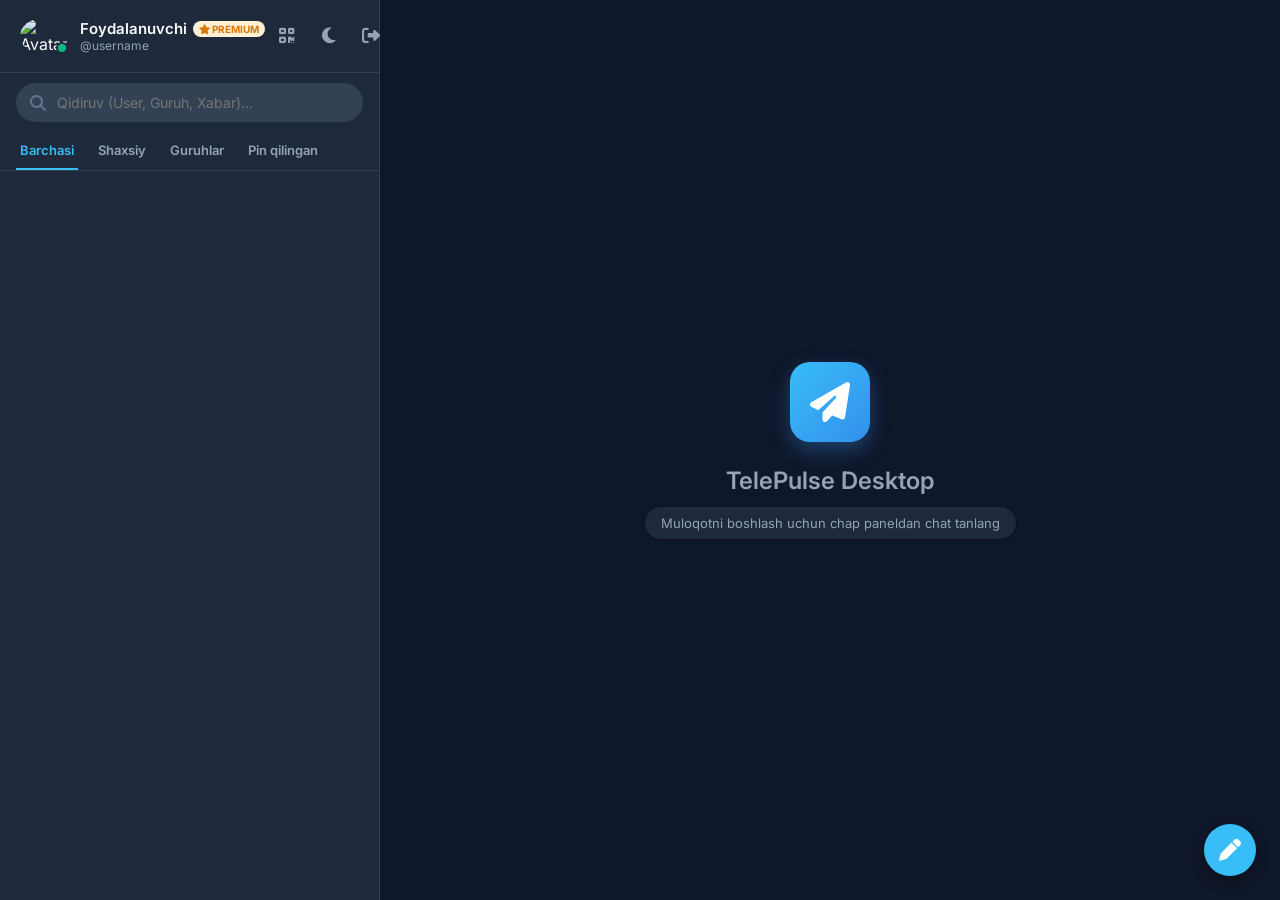
==== index.html @ c26c20ae "ismoil immm" ====
<!DOCTYPE html>
<html lang="uz" data-theme="dark">
<head>
  <meta charset="UTF-8">
  <meta name="viewport" content="width=device-width, initial-scale=1.0, maximum-scale=1.0, user-scalable=no, viewport-fit=cover">
  <meta name="theme-color" content="#0f172a">
  <meta name="mobile-web-app-capable" content="yes">
  <meta name="apple-mobile-web-app-capable" content="yes">
  <meta name="apple-mobile-web-app-status-bar-style" content="black-translucent">
  <title>TelePulse (Telepluce) Web - Real-time Chat</title>
  <meta name="description" content="TelePulse (Telepluce) Web - Real-time muloqot, xabarlar, ovozli xabarlar va guruh suhbatlari uchun zamonaviy platforma.">
  <meta name="keywords" content="telepluce, telepulse, tele pluce, tele pulse, telepulse web, telepluce chat, telegram web, messendjer, real-time chat">
  <meta name="author" content="TelePulse">
  <meta name="robots" content="index, follow">

  <!-- Open Graph / Social Media -->
  <meta property="og:type" content="website">
  <meta property="og:title" content="TelePulse (Telepluce) - Real-time Chat Web">
  <meta property="og:description" content="Zamonaviy Telegram uslubidagi xavfsiz va tezkor chat ilovasi.">
  <meta property="og:site_name" content="TelePulse">

  <!-- Twitter Card -->
  <meta name="twitter:card" content="summary">
  <meta name="twitter:title" content="TelePulse (Telepluce) - Real-time Chat Web">
  <meta name="twitter:description" content="Zamonaviy Telegram uslubidagi xavfsiz va tezkor chat ilovasi.">

  <link rel="stylesheet" href="css/style.css">
  <link rel="stylesheet" href="https://cdnjs.cloudflare.com/ajax/libs/font-awesome/6.4.0/css/all.min.css">
  <link rel="preconnect" href="https://fonts.googleapis.com">
  <link rel="preconnect" href="https://fonts.gstatic.com" crossorigin>
  <link href="https://fonts.googleapis.com/css2?family=Inter:wght@400;500;600;700&display=swap" rel="stylesheet">
</head>
<body>

  <div class="app-container">

    <!-- LEFT SIDEBAR -->
    <aside class="sidebar" id="sidebar">
      <div class="sidebar-header">
        <div class="user-profile-summary" id="current-user-profile-btn" title="Profil sozlamalari">
          <div class="avatar-wrapper">
            <img id="my-avatar" class="user-avatar" src="https://api.dicebear.com/7.x/bottts/svg?seed=Me" alt="Avatar">
            <div class="online-indicator"></div>
          </div>
          <div class="user-details">
            <div class="user-name">
              <span id="my-display-name">Foydalanuvchi</span>
              <span class="premium-badge"><i class="fa-solid fa-star"></i> PREMIUM</span>
            </div>
            <div class="user-username" id="my-username">@username</div>
          </div>
        </div>

        <div class="header-actions">
          <button class="icon-btn" id="share-app-btn" title="Ulashish va QR Kod">
            <i class="fa-solid fa-qrcode"></i>
          </button>
          <button class="icon-btn" id="theme-toggle-btn" title="Mavzuni almashtirish (Mavzu)">
            <i class="fa-solid fa-moon"></i>
          </button>
          <button class="icon-btn" id="logout-btn" title="Tizimdan chiqish">
            <i class="fa-solid fa-right-from-bracket"></i>
          </button>
        </div>
      </div>

      <!-- SEARCH BOX -->
      <div class="search-box">
        <i class="fa-solid fa-magnifying-glass search-icon"></i>
        <input type="text" id="global-search-input" class="search-input" placeholder="Qidiruv (User, Guruh, Xabar)...">
      </div>

      <!-- FILTER TABS -->
      <div class="chat-filter-tabs">
        <div class="filter-tab active" data-tab="all">Barchasi</div>
        <div class="filter-tab" data-tab="private">Shaxsiy</div>
        <div class="filter-tab" data-tab="groups">Guruhlar</div>
        <div class="filter-tab" data-tab="pinned">Pin qilingan</div>
      </div>

      <!-- CHAT LIST -->
      <div class="chat-list" id="chat-list-container">
        <!-- Chats will be rendered here dynamically via JS -->
      </div>

      <!-- FLOATING ACTION BUTTON -->
      <button class="fab" id="fab-new-chat" title="Yangi Chat / Guruh">
        <i class="fa-solid fa-pen"></i>
      </button>
    </aside>

    <!-- MAIN CHAT AREA -->
    <main class="chat-area" id="chat-area">
      <!-- NO CHAT SELECTED VIEW -->
      <div class="no-chat-selected" id="no-chat-view">
        <div class="auth-logo" style="width: 80px; height: 80px; font-size: 40px;">
          <i class="fa-solid fa-paper-plane"></i>
        </div>
        <h2 style="font-weight: 600;">TelePulse Desktop</h2>
        <div class="no-chat-pill">Muloqotni boshlash uchun chap paneldan chat tanlang</div>
      </div>

      <!-- ACTIVE CHAT VIEW (Initially Hidden) -->
      <div id="active-chat-container" style="display: none; height: 100%; flex-direction: column; width: 100%;">
        
        <!-- CHAT HEADER -->
        <header class="chat-header">
          <div class="chat-header-info" id="chat-header-info">
            <button class="icon-btn btn-back" id="btn-mobile-back" title="Orqaga qaytish">
              <i class="fa-solid fa-arrow-left"></i>
            </button>
            <div class="avatar-wrapper">
              <img id="chat-header-avatar" class="user-avatar" src="" alt="Chat Avatar">
              <div id="chat-header-online-dot" class="online-indicator" style="display: none;"></div>
            </div>
            <div>
              <div class="chat-title" id="chat-header-title">Chat Title</div>
              <div class="chat-subtitle" id="chat-header-subtitle">online</div>
            </div>
          </div>

          <div class="header-actions">
            <button class="icon-btn" id="btn-close-chat" title="Chatni yopish">
              <i class="fa-solid fa-xmark"></i>
            </button>
            <button class="icon-btn" id="btn-chat-info-drawer" title="Ma'lumotlar">
              <i class="fa-solid fa-circle-info"></i>
            </button>
          </div>
        </header>

        <!-- MESSAGES CONTAINER -->
        <div class="messages-container" id="messages-container">
          <!-- Messages will be rendered here dynamically -->
        </div>

        <!-- SCROLL TO BOTTOM BUTTON -->
        <button class="btn-scroll-bottom" id="btn-scroll-bottom" title="Pastga tushish">
          <i class="fa-solid fa-chevron-down"></i>
        </button>

        <!-- TYPING INDICATOR -->
        <div class="typing-indicator-bar" id="typing-indicator" style="display: none;">
          <span class="dot-pulse"></span>
          <span id="typing-text">yozmoqda...</span>
        </div>

        <!-- REPLY / EDIT PREVIEW BAR -->
        <div class="reply-preview-bar" id="reply-preview-bar" style="display: none;">
          <div class="reply-preview-info">
            <div class="reply-preview-title" id="reply-preview-title">Javob berilmoqda</div>
            <div class="reply-preview-text" id="reply-preview-text">Xabar matni</div>
          </div>
          <button class="icon-btn" id="btn-cancel-reply" style="width: 28px; height: 28px;">
            <i class="fa-solid fa-xmark"></i>
          </button>
        </div>

        <!-- VOICE RECORDER BAR (Active while recording audio) -->
        <div class="voice-recorder-bar" id="voice-recorder-bar" style="display: none;">
          <div class="recording-time">
            <span class="recording-dot"></span>
            <span id="recording-timer">00:00</span>
          </div>
          <div style="display: flex; gap: 10px;">
            <button class="btn-secondary" id="btn-cancel-voice" style="padding: 6px 12px; font-size: 13px;">
              <i class="fa-solid fa-trash"></i> Bekor qilish
            </button>
            <button class="btn-primary" id="btn-send-voice" style="padding: 6px 14px; font-size: 13px;">
              <i class="fa-solid fa-paper-plane"></i> Yuborish
            </button>
          </div>
        </div>

        <!-- UPLOAD PROGRESS BAR -->
        <div class="progress-bar-container" id="upload-progress-container">
          <div class="progress-bar-fill" id="upload-progress-fill"></div>
        </div>

        <!-- CHAT INPUT AREA -->
        <footer class="chat-input-area" id="chat-input-area">
          
          <!-- Attachment Button -->
          <button class="icon-btn" id="btn-attachment" title="Fayl yuborish">
            <i class="fa-solid fa-paperclip"></i>
          </button>

          <!-- Attachment Popover -->
          <div class="popover-menu" id="attachment-popover">
            <div class="attachment-options">
              <label class="attachment-option">
                <i class="fa-solid fa-image" style="color: #38bdf8;"></i> Rasm yuborish
                <input type="file" id="file-input-image" accept="image/*" style="display: none;">
              </label>
              <label class="attachment-option">
                <i class="fa-solid fa-video" style="color: #a855f7;"></i> Video yuborish
                <input type="file" id="file-input-video" accept="video/*" style="display: none;">
              </label>
              <label class="attachment-option">
                <i class="fa-solid fa-file" style="color: #10b981;"></i> Hujjat yuborish
                <input type="file" id="file-input-doc" accept="*" style="display: none;">
              </label>
            </div>
          </div>

          <!-- Text Input -->
          <textarea id="message-text-input" class="chat-input" placeholder="Xabar yozing..." rows="1"></textarea>

          <!-- Emoji Picker Button -->
          <button class="icon-btn" id="btn-emoji-picker" title="Emoji">
            <i class="fa-regular fa-face-smile"></i>
          </button>

          <!-- Emoji Popover -->
          <div class="popover-menu emoji-picker-popover" id="emoji-popover">
            <div class="emoji-picker-header">
              <input type="text" id="emoji-search-input" class="emoji-search-input" placeholder="Emoji qidirish...">
              <div class="emoji-category-tabs" id="emoji-category-tabs">
                <button class="emoji-tab-btn active" data-category="smileys" title="Tabassumlar">😀</button>
                <button class="emoji-tab-btn" data-category="gestures" title="Qo'llar & Odamlar">👍</button>
                <button class="emoji-tab-btn" data-category="hearts" title="Yuraklar">❤️</button>
                <button class="emoji-tab-btn" data-category="animals" title="Hayvonlar">🐶</button>
                <button class="emoji-tab-btn" data-category="food" title="Taomlar">🍕</button>
                <button class="emoji-tab-btn" data-category="activities" title="Sport">⚽</button>
                <button class="emoji-tab-btn" data-category="travel" title="Sayohat">✈️</button>
                <button class="emoji-tab-btn" data-category="objects" title="Buyumlar">💡</button>
              </div>
            </div>
            <div class="emoji-grid-container" id="emoji-grid-container">
              <div class="emoji-grid" id="emoji-grid">
                <!-- Emojis populated dynamically -->
              </div>
            </div>
          </div>

          <!-- Input Action Buttons (Telegram Style) -->
          <div class="input-actions-group">
            <!-- Round Video ("Krujochek") Button -->
            <button class="icon-btn btn-round-cam" id="btn-round-video" title="Dumaloq video (Krujochek)">
              <i class="fa-solid fa-circle-play"></i>
            </button>
            <!-- Voice Message Button -->
            <button class="icon-btn btn-mic-action" id="btn-mic" title="Ovozli xabar">
              <i class="fa-solid fa-microphone"></i>
            </button>
            <!-- Send Message Button -->
            <button class="icon-btn btn-send-action" id="btn-send-message" title="Yuborish" style="display: none;">
              <i class="fa-solid fa-paper-plane"></i>
            </button>
          </div>

        </footer>
      </div>
    </main>

    <!-- RIGHT DRAWER (USER / GROUP INFO) -->
    <aside class="drawer" id="info-drawer">
      <div class="drawer-header">
        <div class="drawer-title">Ma'lumotlar</div>
        <button class="icon-btn" id="btn-close-drawer">
          <i class="fa-solid fa-xmark"></i>
        </button>
      </div>
      <div class="drawer-content" id="drawer-content-body">
        <!-- Info populated dynamically -->
      </div>
    </aside>

  </div>

  <!-- CONTEXT MENU FOR MESSAGES -->
  <div class="context-menu" id="message-context-menu">
    <div class="quick-reactions">
      <span class="emoji-item" data-reaction="👍">👍</span>
      <span class="emoji-item" data-reaction="❤️">❤️</span>
      <span class="emoji-item" data-reaction="😂">😂</span>
      <span class="emoji-item" data-reaction="🔥">🔥</span>
      <span class="emoji-item" data-reaction="😮">😮</span>
      <span class="emoji-item" data-reaction="😢">😢</span>
      <span class="emoji-item" data-reaction="🎉">🎉</span>
    </div>
    <div class="context-menu-item" id="ctx-reply"><i class="fa-solid fa-reply"></i> Javob berish</div>
    <div class="context-menu-item" id="ctx-copy"><i class="fa-solid fa-copy"></i> Nusxalash</div>
    <div class="context-menu-item" id="ctx-forward"><i class="fa-solid fa-share"></i> Yo'naltirish (Forward)</div>
    <div class="context-menu-item" id="ctx-edit" style="display: none;"><i class="fa-solid fa-pen"></i> Tahrirlash</div>
    <div class="context-menu-item danger" id="ctx-delete-for-me"><i class="fa-solid fa-trash"></i> O'zimdan o'chirish</div>
    <div class="context-menu-item danger" id="ctx-delete-for-everyone" style="display: none;"><i class="fa-solid fa-trash-can"></i> Hamma uchun o'chirish</div>
  </div>

  <!-- MODALS -->

  <!-- 1. NEW CHAT / USER SEARCH MODAL -->
  <div class="modal-overlay" id="modal-new-chat">
    <div class="modal-card">
      <div class="modal-header">
        <div class="modal-title">Yangi Chat Boshlash</div>
        <button class="icon-btn modal-close" data-modal="modal-new-chat"><i class="fa-solid fa-xmark"></i></button>
      </div>
      <div class="modal-body">
        <div class="form-group">
          <label class="form-label">Username bo'yicha qidiruv</label>
          <div style="position: relative;">
            <span style="position: absolute; left: 14px; top: 12px; color: var(--text-muted);">@</span>
            <input type="text" id="search-username-input" class="form-input" style="padding-left: 30px;" placeholder="username kiritib qidiriring...">
          </div>
        </div>
        <div class="user-select-list" id="search-users-result">
          <!-- Results -->
        </div>
      </div>
      <div class="modal-footer">
        <button class="btn-secondary modal-close" data-modal="modal-new-chat">Yopish</button>
        <button class="btn-primary" id="btn-create-group-instead"><i class="fa-solid fa-users"></i> Yangi Guruh Yaratish</button>
      </div>
    </div>
  </div>

  <!-- 2. NEW GROUP MODAL -->
  <div class="modal-overlay" id="modal-new-group">
    <div class="modal-card">
      <div class="modal-header">
        <div class="modal-title">Yangi Guruh Yaratish</div>
        <button class="icon-btn modal-close" data-modal="modal-new-group"><i class="fa-solid fa-xmark"></i></button>
      </div>
      <div class="modal-body">
        <div class="avatar-picker">
          <img id="group-avatar-preview" class="avatar-preview" src="https://api.dicebear.com/7.x/identicon/svg?seed=Group" alt="Group Avatar">
          <label for="group-avatar-input" class="avatar-upload-btn"><i class="fa-solid fa-camera"></i> Guruh rasmi</label>
          <input type="file" id="group-avatar-input" accept="image/*" style="display: none;">
        </div>
        <div class="form-group">
          <label class="form-label">Guruh Nomi</label>
          <input type="text" id="group-name-input" class="form-input" placeholder="Masalan: Dasturchilar Hamjamiyati" required>
        </div>
        <div class="form-group">
          <label class="form-label">Tavsif (Description)</label>
          <input type="text" id="group-desc-input" class="form-input" placeholder="Guruh maqsadi...">
        </div>
        <div class="form-group">
          <label class="form-label">A'zolarni Tanlang</label>
          <div class="user-select-list" id="group-members-select-list">
            <!-- Members list loaded via JS -->
          </div>
        </div>
      </div>
      <div class="modal-footer">
        <button class="btn-secondary modal-close" data-modal="modal-new-group">Bekor qilish</button>
        <button class="btn-primary" id="btn-submit-create-group"><i class="fa-solid fa-check"></i> Guruhni Yaratish</button>
      </div>
    </div>
  </div>

  <!-- 3. EDIT PROFILE MODAL -->
  <div class="modal-overlay" id="modal-edit-profile">
    <div class="modal-card">
      <div class="modal-header">
        <div class="modal-title">Profilni Tahrirlash</div>
        <button class="icon-btn modal-close" data-modal="modal-edit-profile"><i class="fa-solid fa-xmark"></i></button>
      </div>
      <div class="modal-body">
        <div class="avatar-picker">
          <img id="edit-profile-avatar-preview" class="avatar-preview" src="" alt="Profile Avatar">
          <label for="edit-profile-avatar-input" class="avatar-upload-btn"><i class="fa-solid fa-camera"></i> Yangi rasm yuklash</label>
          <input type="file" id="edit-profile-avatar-input" accept="image/*" style="display: none;">
        </div>
        <div class="form-group">
          <label class="form-label">Ism va Familiya</label>
          <input type="text" id="edit-display-name-input" class="form-input" required>
        </div>
        <div class="form-group">
          <label class="form-label">Bio</label>
          <input type="text" id="edit-bio-input" class="form-input">
        </div>
      </div>
      <div class="modal-footer">
        <button class="btn-secondary modal-close" data-modal="modal-edit-profile">Bekor qilish</button>
        <button class="btn-primary" id="btn-save-profile"><i class="fa-solid fa-floppy-disk"></i> Saqlash</button>
      </div>
    </div>
  </div>

  <!-- 4. FORWARD MESSAGE MODAL -->
  <div class="modal-overlay" id="modal-forward">
    <div class="modal-card">
      <div class="modal-header">
        <div class="modal-title">Xabarni Yo'naltirish</div>
        <button class="icon-btn modal-close" data-modal="modal-forward"><i class="fa-solid fa-xmark"></i></button>
      </div>
      <div class="modal-body">
        <div class="user-select-list" id="forward-chats-list">
          <!-- Chat list loaded via JS -->
        </div>
      </div>
    </div>
  </div>

  <!-- 5. LIGHTBOX MEDIA VIEWER MODAL (IMAGE & VIDEO) -->
  <div class="modal-overlay" id="modal-lightbox">
    <div style="position: relative; max-width: 90vw; max-height: 90vh; display: flex; flex-direction: column; align-items: center;">
      <div style="position: absolute; top: -45px; right: 0; display: flex; gap: 12px;">
        <a id="lightbox-download-btn" href="#" download class="icon-btn" style="color: #fff; font-size: 20px;" title="Yuklab olish">
          <i class="fa-solid fa-download"></i>
        </a>
        <button class="icon-btn modal-close" data-modal="modal-lightbox" style="color: #fff; font-size: 22px;">
          <i class="fa-solid fa-xmark"></i>
        </button>
      </div>
      <img id="lightbox-image" src="" alt="Full view" style="max-width: 90vw; max-height: 85vh; border-radius: 12px; object-fit: contain; display: none;">
      <video id="lightbox-video" src="" controls autoplay playsinline style="max-width: 90vw; max-height: 85vh; border-radius: 12px; display: none;"></video>
    </div>
  </div>

  <!-- 5.1 TELEGRAM ROUND VIDEO RECORDER ("KRUJOCHEK") -->
  <div class="round-video-modal" id="round-video-modal" style="display: none;">
    <div class="round-video-backdrop"></div>
    <div class="round-video-container">
      <div class="round-video-header">
        <span class="round-recording-dot"></span>
        <span id="round-video-timer">00:00</span>
        <span class="round-video-badge">DUMALOQ VIDEO</span>
      </div>
      <div class="round-video-circle-wrapper">
        <video id="round-video-camera-preview" autoplay playsinline muted></video>
        <svg class="round-video-svg-ring" viewBox="0 0 100 100">
          <circle class="round-ring-bg" cx="50" cy="50" r="46"></circle>
          <circle class="round-ring-progress" id="round-ring-progress" cx="50" cy="50" r="46"></circle>
        </svg>
      </div>
      <div class="round-video-actions">
        <button class="round-action-btn cancel" id="btn-cancel-round-video" title="Bekor qilish">
          <i class="fa-solid fa-trash"></i>
        </button>
        <button class="round-action-btn switch-cam" id="btn-switch-camera" title="Kamerani almashtirish">
          <i class="fa-solid fa-camera-rotate"></i>
        </button>
        <button class="round-action-btn send" id="btn-send-round-video" title="Yuborish">
          <i class="fa-solid fa-paper-plane"></i>
        </button>
      </div>
    </div>
  </div>

  <!-- 6. SHARE APP & QR CODE MODAL -->
  <div class="modal-overlay" id="modal-share-app">
    <div class="modal-card">
      <div class="modal-header">
        <div class="modal-title"><i class="fa-solid fa-qrcode" style="color:var(--accent-color);"></i> Ilovaga Ulashish (QR Kod)</div>
        <button class="icon-btn modal-close" data-modal="modal-share-app"><i class="fa-solid fa-xmark"></i></button>
      </div>
      <div class="modal-body" style="text-align: center;">
        <p style="font-size: 13px; color: var(--text-secondary); margin-bottom: 16px;">
          Bir xil Wi-Fi (Lokal tarmoq) dagi telefondan yoki boshqa kompyuterlardan kirish uchun quyidagi QR kodni skanerlang:
        </p>

        <div style="background: #ffffff; padding: 16px; border-radius: 16px; display: inline-block; box-shadow: var(--shadow-md); margin-bottom: 16px;">
          <img id="qr-code-img" src="" alt="QR Code" style="width: 200px; height: 200px; display: block;">
        </div>

        <div class="form-group" style="margin-top: 10px; text-align: left;">
          <label class="form-label">Ssilka (Lokal Tarmoq Manzili):</label>
          <div style="display: flex; gap: 8px;">
            <input type="text" id="share-url-input" class="form-input" readonly style="font-size: 13px; font-family: monospace;">
            <button class="btn-primary" id="btn-copy-share-url" style="width: auto; padding: 0 16px; white-space: nowrap;">
              <i class="fa-solid fa-copy"></i> Nusxalash
            </button>
          </div>
        </div>
      </div>
      <div class="modal-footer">
        <button class="btn-secondary modal-close" data-modal="modal-share-app">Yopish</button>
      </div>
    </div>
  </div>

  <!-- TOAST NOTIFICATION CONTAINER -->
  <div id="toast-container" class="toast-container"></div>

  <!-- SCRIPTS -->
  <script type="module" src="js/firebase.js"></script>
  <script type="module" src="js/auth.js"></script>
  <script type="module" src="js/profile.js"></script>
  <script type="module" src="js/chat.js"></script>
  <script type="module" src="js/group.js"></script>
  <script type="module" src="js/app.js"></script>
</body>
</html>
---- css/style.css ----
/* TelePulse - Telegram Style Design System & Responsive Styles */

:root {
  /* Light Theme Palette */
  --bg-main: #f0f2f5;
  --bg-sidebar: #ffffff;
  --bg-chat-header: #ffffff;
  --bg-chat-area: #e6ebee;
  --bg-input: #ffffff;
  --bg-card: #ffffff;
  --bg-hover: #f1f5f9;
  --bg-active: #e2e8f0;
  --bg-modal-overlay: rgba(15, 23, 42, 0.55);
  
  --text-primary: #0f172a;
  --text-secondary: #64748b;
  --text-muted: #94a3b8;
  --text-inverse: #ffffff;
  
  --accent-color: #3390ec;
  --accent-hover: #227dd3;
  --accent-light: #e8f3ff;
  
  --bubble-out: #eeffde;
  --bubble-out-text: #0f172a;
  --bubble-in: #ffffff;
  --bubble-in-text: #0f172a;
  
  --border-color: #e2e8f0;
  --shadow-sm: 0 1px 2px rgba(0, 0, 0, 0.05);
  --shadow-md: 0 4px 12px rgba(0, 0, 0, 0.08);
  --shadow-lg: 0 10px 25px rgba(0, 0, 0, 0.12);
  
  --premium-gold: linear-gradient(135deg, #f6d365 0%, #fda085 100%);
  --premium-badge-bg: #fff0d6;
  --premium-badge-text: #d97706;
  
  --online-color: #10b981;
  --danger-color: #ef4444;
  --warning-color: #f59e0b;
  --success-color: #10b981;
  
  --radius-sm: 8px;
  --radius-md: 12px;
  --radius-lg: 18px;
  --radius-full: 9999px;

  --font-family: 'Inter', system-ui, -apple-system, BlinkMacSystemFont, "Segoe UI", Roboto, sans-serif;
  --transition: all 0.2s cubic-bezier(0.4, 0, 0.2, 1);
}

[data-theme="dark"] {
  /* Dark Theme Palette (Telegram Dark Mode) */
  --bg-main: #0f172a;
  --bg-sidebar: #1e293b;
  --bg-chat-header: #1e293b;
  --bg-chat-area: #0f172a;
  --bg-input: #1e293b;
  --bg-card: #1e293b;
  --bg-hover: #334155;
  --bg-active: #475569;
  --bg-modal-overlay: rgba(0, 0, 0, 0.75);
  
  --text-primary: #f8fafc;
  --text-secondary: #94a3b8;
  --text-muted: #64748b;
  --text-inverse: #ffffff;
  
  --accent-color: #38bdf8;
  --accent-hover: #0284c7;
  --accent-light: rgba(56, 189, 248, 0.15);
  
  --bubble-out: #2b5278;
  --bubble-out-text: #f8fafc;
  --bubble-in: #1e293b;
  --bubble-in-text: #f8fafc;
  
  --border-color: #334155;
  --shadow-sm: 0 1px 3px rgba(0, 0, 0, 0.3);
  --shadow-md: 0 4px 14px rgba(0, 0, 0, 0.4);
  --shadow-lg: 0 12px 30px rgba(0, 0, 0, 0.5);
}

/* Reset & Base Styles */
* {
  box-sizing: border-box;
  margin: 0;
  padding: 0;
  font-family: var(--font-family);
  -webkit-tap-highlight-color: transparent;
}

body {
  background-color: var(--bg-main);
  color: var(--text-primary);
  height: 100vh;
  overflow: hidden;
  display: flex;
  justify-content: center;
  align-items: center;
}

/* App Layout */
.app-container {
  width: 100%;
  height: 100vh;
  display: flex;
  background-color: var(--bg-sidebar);
  position: relative;
  overflow: hidden;
}

/* Auth Screens */
.auth-page {
  width: 100vw;
  height: 100vh;
  display: flex;
  justify-content: center;
  align-items: center;
  background: linear-gradient(135deg, #0f172a 0%, #1e293b 50%, #0369a1 100%);
  padding: 20px;
}

.auth-card {
  width: 100%;
  max-width: 440px;
  background: var(--bg-card);
  padding: 32px;
  border-radius: var(--radius-lg);
  box-shadow: var(--shadow-lg);
  border: 1px solid var(--border-color);
  animation: fadeIn 0.3s ease-out;
}

.auth-header {
  text-align: center;
  margin-bottom: 28px;
}

.auth-logo {
  display: inline-flex;
  align-items: center;
  justify-content: center;
  width: 64px;
  height: 64px;
  background: linear-gradient(135deg, #38bdf8 0%, #3390ec 100%);
  color: #fff;
  font-size: 32px;
  border-radius: 20px;
  margin-bottom: 12px;
  box-shadow: 0 8px 20px rgba(51, 144, 236, 0.35);
}

.auth-title {
  font-size: 24px;
  font-weight: 700;
  color: var(--text-primary);
}

.auth-subtitle {
  font-size: 14px;
  color: var(--text-secondary);
  margin-top: 4px;
}

.form-group {
  margin-bottom: 18px;
}

.form-label {
  display: block;
  font-size: 13px;
  font-weight: 600;
  color: var(--text-secondary);
  margin-bottom: 6px;
}

.form-input {
  width: 100%;
  padding: 12px 16px;
  background: var(--bg-hover);
  border: 1px solid var(--border-color);
  border-radius: var(--radius-sm);
  color: var(--text-primary);
  font-size: 14px;
  outline: none;
  transition: var(--transition);
}

.form-input:focus {
  border-color: var(--accent-color);
  background: var(--bg-sidebar);
  box-shadow: 0 0 0 3px var(--accent-light);
}

.btn-primary {
  width: 100%;
  padding: 12px 20px;
  background: var(--accent-color);
  color: #ffffff;
  border: none;
  border-radius: var(--radius-sm);
  font-weight: 600;
  font-size: 15px;
  cursor: pointer;
  transition: var(--transition);
  display: flex;
  align-items: center;
  justify-content: center;
  gap: 8px;
}

.btn-primary:hover {
  background: var(--accent-hover);
  box-shadow: 0 4px 12px rgba(51, 144, 236, 0.3);
}

.auth-footer {
  margin-top: 20px;
  text-align: center;
  font-size: 14px;
  color: var(--text-secondary);
}

.auth-footer a {
  color: var(--accent-color);
  text-decoration: none;
  font-weight: 600;
}

/* Avatar Upload Preview */
.avatar-picker {
  display: flex;
  flex-direction: column;
  align-items: center;
  margin-bottom: 20px;
}

.avatar-preview {
  width: 90px;
  height: 90px;
  border-radius: 50%;
  object-fit: cover;
  border: 3px solid var(--accent-color);
  background-color: var(--bg-hover);
  cursor: pointer;
}

.avatar-upload-btn {
  margin-top: 8px;
  font-size: 13px;
  color: var(--accent-color);
  cursor: pointer;
  font-weight: 600;
}

/* Sidebar Styles */
.sidebar {
  width: 380px;
  height: 100%;
  border-right: 1px solid var(--border-color);
  display: flex;
  flex-direction: column;
  background: var(--bg-sidebar);
  transition: transform 0.3s cubic-bezier(0.4, 0, 0.2, 1);
  z-index: 10;
  flex-shrink: 0;
}

.sidebar-header {
  padding: 14px 16px;
  display: flex;
  align-items: center;
  justify-content: space-between;
  border-bottom: 1px solid var(--border-color);
}

.user-profile-summary {
  display: flex;
  align-items: center;
  gap: 12px;
  cursor: pointer;
  padding: 4px;
  border-radius: var(--radius-sm);
  transition: var(--transition);
}

.user-profile-summary:hover {
  background: var(--bg-hover);
}

.user-avatar {
  width: 42px;
  height: 42px;
  border-radius: 50%;
  object-fit: cover;
  position: relative;
}

.avatar-wrapper {
  position: relative;
  display: inline-block;
}

.online-indicator {
  width: 12px;
  height: 12px;
  background-color: var(--online-color);
  border: 2px solid var(--bg-sidebar);
  border-radius: 50%;
  position: absolute;
  bottom: 0;
  right: 0;
}

.user-details {
  display: flex;
  flex-direction: column;
}

.user-name {
  font-weight: 600;
  font-size: 15px;
  color: var(--text-primary);
  display: flex;
  align-items: center;
  gap: 6px;
}

.premium-badge {
  background: var(--premium-badge-bg);
  color: var(--premium-badge-text);
  font-size: 10px;
  font-weight: 700;
  padding: 2px 6px;
  border-radius: var(--radius-full);
  display: inline-flex;
  align-items: center;
  gap: 2px;
}

.user-username {
  font-size: 12px;
  color: var(--text-secondary);
}

.header-actions {
  display: flex;
  align-items: center;
  gap: 6px;
}

.icon-btn {
  width: 36px;
  height: 36px;
  border-radius: 50%;
  border: none;
  background: transparent;
  color: var(--text-secondary);
  display: flex;
  align-items: center;
  justify-content: center;
  cursor: pointer;
  font-size: 18px;
  transition: var(--transition);
}

.icon-btn:hover {
  background: var(--bg-hover);
  color: var(--text-primary);
}

.search-box {
  padding: 10px 16px;
  position: relative;
}

.search-input {
  width: 100%;
  padding: 10px 16px 10px 40px;
  background: var(--bg-hover);
  border: 1px solid transparent;
  border-radius: var(--radius-full);
  color: var(--text-primary);
  font-size: 14px;
  outline: none;
  transition: var(--transition);
}

.search-input:focus {
  border-color: var(--accent-color);
  background: var(--bg-sidebar);
}

.search-icon {
  position: absolute;
  left: 30px;
  top: 50%;
  transform: translateY(-50%);
  color: var(--text-muted);
  font-size: 16px;
}

.chat-filter-tabs {
  display: flex;
  padding: 0 16px;
  border-bottom: 1px solid var(--border-color);
  gap: 16px;
  overflow-x: auto;
}

.filter-tab {
  padding: 10px 4px;
  font-size: 13px;
  font-weight: 600;
  color: var(--text-secondary);
  cursor: pointer;
  border-bottom: 2px solid transparent;
  transition: var(--transition);
  white-space: nowrap;
}

.filter-tab.active {
  color: var(--accent-color);
  border-bottom-color: var(--accent-color);
}

.chat-list {
  flex: 1;
  overflow-y: auto;
  padding: 6px 0;
}

.chat-item {
  display: flex;
  align-items: center;
  padding: 12px 16px;
  gap: 14px;
  cursor: pointer;
  transition: var(--transition);
  position: relative;
}

.chat-item:hover {
  background: var(--bg-hover);
}

.chat-item.active {
  background: var(--accent-light);
}

.chat-item-content {
  flex: 1;
  min-width: 0;
}

.chat-item-header {
  display: flex;
  justify-content: space-between;
  align-items: center;
  margin-bottom: 4px;
}

.chat-item-title {
  font-weight: 600;
  font-size: 15px;
  color: var(--text-primary);
  white-space: nowrap;
  overflow: hidden;
  text-overflow: ellipsis;
  display: flex;
  align-items: center;
  gap: 4px;
}

.chat-item-time {
  font-size: 11px;
  color: var(--text-muted);
}

.chat-item-preview {
  display: flex;
  justify-content: space-between;
  align-items: center;
  font-size: 13px;
  color: var(--text-secondary);
}

.last-msg {
  white-space: nowrap;
  overflow: hidden;
  text-overflow: ellipsis;
  flex: 1;
  padding-right: 8px;
}

.unread-badge {
  background: var(--accent-color);
  color: #fff;
  font-size: 11px;
  font-weight: 700;
  padding: 2px 7px;
  border-radius: var(--radius-full);
  min-width: 18px;
  text-align: center;
}

.pin-icon {
  color: var(--text-muted);
  font-size: 14px;
}

/* Floating Action Button */
.fab {
  position: absolute;
  bottom: 24px;
  right: 24px;
  width: 52px;
  height: 52px;
  border-radius: 50%;
  background: var(--accent-color);
  color: #ffffff;
  border: none;
  box-shadow: var(--shadow-md);
  font-size: 22px;
  cursor: pointer;
  display: flex;
  align-items: center;
  justify-content: center;
  transition: var(--transition);
  z-index: 12;
}

.fab:hover {
  transform: scale(1.06);
  background: var(--accent-hover);
  box-shadow: var(--shadow-lg);
}

/* Main Chat Area */
.chat-area {
  flex: 1;
  height: 100%;
  display: flex;
  flex-direction: column;
  background: var(--bg-chat-area);
  position: relative;
}

.no-chat-selected {
  flex: 1;
  display: flex;
  flex-direction: column;
  align-items: center;
  justify-content: center;
  color: var(--text-secondary);
  gap: 12px;
  background: var(--bg-chat-area);
}

.no-chat-pill {
  padding: 8px 16px;
  background: var(--bg-card);
  border-radius: var(--radius-full);
  font-size: 13px;
  box-shadow: var(--shadow-sm);
}

.chat-header {
  padding: 10px 20px;
  background: var(--bg-chat-header);
  border-bottom: 1px solid var(--border-color);
  display: flex;
  align-items: center;
  justify-content: space-between;
  z-index: 5;
}

.chat-header-info {
  display: flex;
  align-items: center;
  gap: 12px;
  cursor: pointer;
}

.btn-back {
  display: none;
  margin-right: 8px;
}

.chat-title {
  font-weight: 600;
  font-size: 16px;
  color: var(--text-primary);
  display: flex;
  align-items: center;
  gap: 6px;
}

.chat-subtitle {
  font-size: 12px;
  color: var(--text-secondary);
}

.chat-subtitle.online {
  color: var(--online-color);
  font-weight: 500;
}

/* Messages Stream */
.messages-container {
  flex: 1;
  overflow-y: auto;
  padding: 20px;
  display: flex;
  flex-direction: column;
  gap: 12px;
  background-image: radial-gradient(var(--border-color) 1px, transparent 0);
  background-size: 24px 24px;
}

.message-wrapper {
  display: flex;
  flex-direction: column;
  max-width: 65%;
  position: relative;
  animation: fadeIn 0.2s ease-out;
}

.message-wrapper.out {
  align-self: flex-end;
}

.message-wrapper.in {
  align-self: flex-start;
}

.sender-name-label {
  font-size: 11px;
  font-weight: 600;
  color: var(--accent-color);
  margin-bottom: 2px;
  padding-left: 10px;
}

.message-bubble {
  padding: 10px 14px;
  border-radius: var(--radius-md);
  position: relative;
  font-size: 14px;
  line-height: 1.45;
  box-shadow: var(--shadow-sm);
  word-break: break-word;
}

.message-wrapper.out .message-bubble {
  background: var(--bubble-out);
  color: var(--bubble-out-text);
  border-bottom-right-radius: 4px;
}

.message-wrapper.in .message-bubble {
  background: var(--bubble-in);
  color: var(--bubble-in-text);
  border-bottom-left-radius: 4px;
}

/* Reply Block */
.reply-quote {
  border-left: 3px solid var(--accent-color);
  padding: 4px 8px;
  background: rgba(0, 0, 0, 0.04);
  border-radius: 4px;
  margin-bottom: 6px;
  font-size: 12px;
  cursor: pointer;
}

[data-theme="dark"] .reply-quote {
  background: rgba(255, 255, 255, 0.06);
}

.reply-quote-author {
  font-weight: 600;
  color: var(--accent-color);
}

.reply-quote-text {
  color: var(--text-secondary);
  white-space: nowrap;
  overflow: hidden;
  text-overflow: ellipsis;
}

/* Forward Header */
.forward-tag {
  font-size: 11px;
  font-style: italic;
  color: var(--text-muted);
  margin-bottom: 4px;
  display: flex;
  align-items: center;
  gap: 4px;
}

/* Media Attachment in Messages */
.image-msg-container, .video-msg-container {
  position: relative;
  border-radius: var(--radius-sm);
  overflow: hidden;
  margin-top: 4px;
}

.message-image {
  display: block;
  max-width: 100%;
  max-height: 340px;
  border-radius: var(--radius-sm);
  object-fit: cover;
  cursor: pointer;
  transition: opacity 0.2s ease;
}

.message-image:hover {
  opacity: 0.95;
}

.media-view-btn, .video-expand-btn {
  position: absolute;
  top: 8px;
  right: 8px;
  background: rgba(0, 0, 0, 0.6);
  color: #fff;
  border: none;
  border-radius: 50%;
  width: 32px;
  height: 32px;
  display: flex;
  align-items: center;
  justify-content: center;
  cursor: pointer;
  opacity: 0;
  transition: opacity 0.2s ease, transform 0.2s ease;
}

.image-msg-container:hover .media-view-btn,
.video-msg-container:hover .video-expand-btn {
  opacity: 1;
  transform: scale(1.05);
}

.message-video {
  display: block;
  max-width: 100%;
  max-height: 340px;
  border-radius: var(--radius-sm);
  background: #000;
  outline: none;
}

/* Telegram Round Video ("Krujochek") Bubble */
.bubble-round-video {
  background: transparent !important;
  box-shadow: none !important;
  padding: 0 !important;
}

.round-video-wrapper {
  position: relative;
  width: 220px;
  height: 220px;
  border-radius: 50%;
  overflow: hidden;
  border: 3px solid var(--accent-color);
  box-shadow: 0 4px 16px rgba(0, 0, 0, 0.35);
  cursor: pointer;
  background: #000;
  transition: transform 0.15s ease, box-shadow 0.15s ease;
}

.round-video-wrapper:hover {
  transform: scale(1.02);
  box-shadow: 0 6px 20px rgba(56, 189, 248, 0.35);
}

.round-video-item {
  width: 100%;
  height: 100%;
  object-fit: cover;
  border-radius: 50%;
  display: block;
}

.round-video-overlay {
  position: absolute;
  top: 50%;
  left: 50%;
  transform: translate(-50%, -50%);
  width: 48px;
  height: 48px;
  border-radius: 50%;
  background: rgba(0, 0, 0, 0.65);
  backdrop-filter: blur(4px);
  color: #fff;
  display: flex;
  align-items: center;
  justify-content: center;
  font-size: 18px;
  pointer-events: none;
  transition: opacity 0.2s ease;
}

.round-video-time {
  position: absolute;
  bottom: 10px;
  left: 50%;
  transform: translateX(-50%);
  background: rgba(0, 0, 0, 0.65);
  backdrop-filter: blur(4px);
  color: #fff;
  padding: 2px 8px;
  border-radius: 12px;
  font-size: 11px;
  font-weight: 500;
  pointer-events: none;
}

.file-attachment {
  display: flex;
  align-items: center;
  gap: 12px;
  padding: 8px;
  background: rgba(0, 0, 0, 0.04);
  border-radius: var(--radius-sm);
  text-decoration: none;
  color: inherit;
}

.file-icon {
  font-size: 28px;
  color: var(--accent-color);
}

.file-info {
  display: flex;
  flex-direction: column;
}

.file-name {
  font-weight: 600;
  font-size: 13px;
}

.file-size {
  font-size: 11px;
  color: var(--text-muted);
}

/* Voice Message Player */
.voice-msg-player {
  display: flex;
  align-items: center;
  gap: 10px;
  padding: 4px 0;
  min-width: 180px;
}

.voice-play-btn {
  width: 36px;
  height: 36px;
  border-radius: 50%;
  background: var(--accent-color);
  color: #fff;
  border: none;
  cursor: pointer;
  display: flex;
  align-items: center;
  justify-content: center;
  font-size: 16px;
}

.voice-waveform {
  flex: 1;
  height: 24px;
  display: flex;
  align-items: center;
  gap: 2px;
}

.wave-bar {
  width: 3px;
  background: var(--accent-color);
  border-radius: 2px;
  height: 40%;
  animation: pulse 1s infinite alternate;
}

.message-meta {
  display: flex;
  align-items: center;
  justify-content: flex-end;
  gap: 4px;
  font-size: 10px;
  color: var(--text-muted);
  margin-top: 4px;
  float: right;
  margin-left: 12px;
}

.status-ticks {
  font-size: 12px;
  color: var(--accent-color);
}

/* Reactions Bar */
.reactions-container {
  display: flex;
  gap: 4px;
  flex-wrap: wrap;
  margin-top: 4px;
}

.reaction-pill {
  background: var(--bg-card);
  border: 1px solid var(--border-color);
  padding: 2px 8px;
  border-radius: var(--radius-full);
  font-size: 12px;
  display: flex;
  align-items: center;
  gap: 4px;
  cursor: pointer;
  box-shadow: var(--shadow-sm);
  transition: var(--transition);
}

.reaction-pill:hover, .reaction-pill.user-reacted {
  border-color: var(--accent-color);
  background: var(--accent-light);
}

/* Typing Indicator */
.typing-indicator-bar {
  padding: 4px 20px;
  font-size: 12px;
  color: var(--accent-color);
  font-style: italic;
  display: flex;
  align-items: center;
  gap: 6px;
}

.dot-pulse {
  display: inline-block;
  width: 6px;
  height: 6px;
  border-radius: 50%;
  background-color: var(--accent-color);
  animation: dotPulse 1.4s infinite ease-in-out;
}

/* Reply Preview Panel above Input */
.reply-preview-bar {
  padding: 8px 16px;
  background: var(--bg-card);
  border-top: 1px solid var(--border-color);
  display: flex;
  align-items: center;
  justify-content: space-between;
  gap: 12px;
}

.reply-preview-info {
  border-left: 3px solid var(--accent-color);
  padding-left: 10px;
  font-size: 12px;
}

.reply-preview-title {
  font-weight: 600;
  color: var(--accent-color);
}

.reply-preview-text {
  color: var(--text-secondary);
  white-space: nowrap;
  overflow: hidden;
  text-overflow: ellipsis;
  max-width: 300px;
}

/* Voice Recorder Active Bar */
.voice-recorder-bar {
  padding: 12px 20px;
  background: var(--bg-input);
  border-top: 1px solid var(--border-color);
  display: flex;
  align-items: center;
  justify-content: space-between;
  color: var(--danger-color);
}

.recording-time {
  font-weight: 600;
  font-size: 15px;
  display: flex;
  align-items: center;
  gap: 8px;
}

.recording-dot {
  width: 10px;
  height: 10px;
  background: var(--danger-color);
  border-radius: 50%;
  animation: blink 1s infinite;
}

/* Input Area */
.chat-input-area {
  padding: 10px 16px;
  background: var(--bg-input);
  border-top: 1px solid var(--border-color);
  display: flex;
  align-items: center;
  gap: 10px;
  position: relative;
}

.chat-input {
  flex: 1;
  padding: 12px 16px;
  background: var(--bg-hover);
  border: 1px solid transparent;
  border-radius: var(--radius-full);
  color: var(--text-primary);
  font-size: 14px;
  outline: none;
  resize: none;
  max-height: 120px;
}

.chat-input:focus {
  border-color: var(--accent-color);
  background: var(--bg-sidebar);
}

/* Emoji Picker & Attachment Popover */
.popover-menu {
  position: absolute;
  bottom: 65px;
  background: var(--bg-card);
  border: 1px solid var(--border-color);
  border-radius: var(--radius-lg);
  box-shadow: var(--shadow-lg);
  padding: 12px;
  display: none;
  z-index: 20;
  animation: fadeIn 0.2s ease-out;
}

.popover-menu.active {
  display: block;
}

/* Enhanced Rich Emoji Picker */
.emoji-picker-popover {
  width: 360px;
  max-width: calc(100vw - 32px);
  padding: 10px 12px;
}

.emoji-picker-header {
  margin-bottom: 8px;
  display: flex;
  flex-direction: column;
  gap: 8px;
}

.emoji-search-input {
  width: 100%;
  padding: 8px 12px;
  background: var(--bg-hover);
  border: 1px solid var(--border-color);
  border-radius: var(--radius-full);
  color: var(--text-primary);
  font-size: 13px;
  outline: none;
  transition: var(--transition);
}

.emoji-search-input:focus {
  border-color: var(--accent-color);
  background: var(--bg-sidebar);
}

.emoji-category-tabs {
  display: flex;
  gap: 4px;
  overflow-x: auto;
  padding-bottom: 4px;
  scrollbar-width: none;
}

.emoji-category-tabs::-webkit-scrollbar {
  display: none;
}

.emoji-tab-btn {
  background: transparent;
  border: 1px solid transparent;
  border-radius: 8px;
  font-size: 18px;
  cursor: pointer;
  padding: 4px 6px;
  transition: var(--transition);
  display: flex;
  align-items: center;
  justify-content: center;
  flex-shrink: 0;
}

.emoji-tab-btn:hover {
  background: var(--bg-hover);
}

.emoji-tab-btn.active {
  background: var(--accent-light);
  border-color: var(--accent-color);
}

.emoji-grid-container {
  max-height: 220px;
  overflow-y: auto;
  padding-right: 4px;
}

.emoji-grid {
  display: grid;
  grid-template-columns: repeat(8, 1fr);
  gap: 4px;
}

.emoji-item {
  font-size: 22px;
  cursor: pointer;
  text-align: center;
  padding: 4px;
  border-radius: 6px;
  transition: transform 0.12s ease;
  user-select: none;
}

.emoji-item:hover {
  transform: scale(1.3);
  background: var(--bg-hover);
}

/* Input Action Buttons (Telegram Style) */
.input-actions-group {
  display: flex;
  align-items: center;
  gap: 6px;
}

.btn-round-cam {
  background: rgba(56, 189, 248, 0.15);
  color: var(--accent-color);
  border-radius: 50%;
  transition: var(--transition);
}

.btn-round-cam:hover {
  background: var(--accent-color);
  color: #fff;
  transform: scale(1.08);
}

.btn-mic-action {
  background: var(--accent-color);
  color: #fff;
  border-radius: 50%;
  transition: var(--transition);
}

.btn-mic-action:hover {
  background: var(--accent-hover);
  transform: scale(1.08);
}

.btn-send-action {
  background: var(--accent-color);
  color: #fff;
  border-radius: 50%;
  transition: var(--transition);
}

.btn-send-action:hover {
  background: var(--accent-hover);
  transform: scale(1.08);
}

.attachment-options {
  display: flex;
  flex-direction: column;
  gap: 8px;
}

.attachment-option {
  display: flex;
  align-items: center;
  gap: 12px;
  padding: 8px 14px;
  cursor: pointer;
  border-radius: var(--radius-sm);
  font-size: 14px;
  color: var(--text-primary);
  transition: var(--transition);
}

.attachment-option:hover {
  background: var(--bg-hover);
}

/* Context Menu */
.context-menu {
  position: absolute;
  background: var(--bg-card);
  border: 1px solid var(--border-color);
  border-radius: var(--radius-md);
  box-shadow: var(--shadow-lg);
  padding: 6px 0;
  z-index: 50;
  display: none;
  min-width: 170px;
}

.context-menu-item {
  padding: 10px 16px;
  font-size: 14px;
  color: var(--text-primary);
  display: flex;
  align-items: center;
  gap: 10px;
  cursor: pointer;
  transition: var(--transition);
}

.context-menu-item:hover {
  background: var(--bg-hover);
  color: var(--accent-color);
}

.context-menu-item.danger:hover {
  background: rgba(239, 68, 68, 0.1);
  color: var(--danger-color);
}

.quick-reactions {
  display: flex;
  padding: 8px 12px;
  gap: 6px;
  border-bottom: 1px solid var(--border-color);
}

/* Right Info Drawer & Modals */
.drawer {
  width: 340px;
  height: 100%;
  background: var(--bg-sidebar);
  border-left: 1px solid var(--border-color);
  display: none;
  flex-direction: column;
  z-index: 15;
  overflow-y: auto;
}

.drawer.active {
  display: flex;
}

.drawer-header {
  padding: 16px;
  display: flex;
  align-items: center;
  justify-content: space-between;
  border-bottom: 1px solid var(--border-color);
}

.drawer-title {
  font-weight: 600;
  font-size: 16px;
}

.drawer-content {
  padding: 20px;
  display: flex;
  flex-direction: column;
  align-items: center;
  gap: 16px;
}

.modal-overlay {
  position: fixed;
  top: 0;
  left: 0;
  width: 100vw;
  height: 100vh;
  background: var(--bg-modal-overlay);
  display: none;
  align-items: center;
  justify-content: center;
  z-index: 100;
  padding: 20px;
}

.modal-overlay.active {
  display: flex;
}

.modal-card {
  width: 100%;
  max-width: 480px;
  background: var(--bg-card);
  border-radius: var(--radius-lg);
  box-shadow: var(--shadow-lg);
  border: 1px solid var(--border-color);
  overflow: hidden;
  animation: fadeIn 0.2s ease-out;
}

.modal-header {
  padding: 16px 20px;
  border-bottom: 1px solid var(--border-color);
  display: flex;
  align-items: center;
  justify-content: space-between;
}

.modal-title {
  font-size: 18px;
  font-weight: 700;
}

.modal-body {
  padding: 20px;
  max-height: 70vh;
  overflow-y: auto;
}

.modal-footer {
  padding: 14px 20px;
  border-top: 1px solid var(--border-color);
  display: flex;
  justify-content: flex-end;
  gap: 10px;
}

.btn-secondary {
  padding: 10px 18px;
  background: var(--bg-hover);
  border: 1px solid var(--border-color);
  border-radius: var(--radius-sm);
  color: var(--text-primary);
  font-weight: 600;
  cursor: pointer;
  transition: var(--transition);
}

.btn-secondary:hover {
  background: var(--bg-active);
}

/* User item selector list */
.user-select-list {
  display: flex;
  flex-direction: column;
  gap: 8px;
  max-height: 260px;
  overflow-y: auto;
}

.user-select-item {
  display: flex;
  align-items: center;
  gap: 12px;
  padding: 8px 12px;
  border-radius: var(--radius-sm);
  cursor: pointer;
  transition: var(--transition);
}

.user-select-item:hover {
  background: var(--bg-hover);
}

.user-select-item.selected {
  background: var(--accent-light);
}

/* Upload Progress Bar */
.progress-bar-container {
  width: 100%;
  height: 6px;
  background: var(--bg-hover);
  border-radius: var(--radius-full);
  overflow: hidden;
  margin-top: 8px;
  display: none;
}

.progress-bar-fill {
  height: 100%;
  background: var(--accent-color);
  width: 0%;
  transition: width 0.2s ease;
}

/* Keyframes */
@keyframes fadeIn {
  from { opacity: 0; transform: translateY(6px); }
  to { opacity: 1; transform: translateY(0); }
}

@keyframes blink {
  0%, 100% { opacity: 1; }
  50% { opacity: 0.3; }
}

@keyframes dotPulse {
  0%, 80%, 100% { transform: scale(0.6); opacity: 0.4; }
  40% { transform: scale(1); opacity: 1; }
}

/* Drag & Drop Feedback */
.messages-container.drag-over {
  border: 2px dashed var(--accent-color) !important;
  background-color: var(--accent-light) !important;
}

/* Telegram Round Video ("Krujochek") Recording Modal */
.round-video-modal {
  position: fixed;
  inset: 0;
  z-index: 1000;
  display: flex;
  align-items: center;
  justify-content: center;
  animation: fadeIn 0.2s ease-out;
}

.round-video-backdrop {
  position: absolute;
  inset: 0;
  background: rgba(0, 0, 0, 0.85);
  backdrop-filter: blur(8px);
}

.round-video-container {
  position: relative;
  z-index: 2;
  display: flex;
  flex-direction: column;
  align-items: center;
  gap: 20px;
}

.round-video-header {
  display: flex;
  align-items: center;
  gap: 10px;
  color: #fff;
  font-size: 16px;
  font-weight: 600;
  background: rgba(0, 0, 0, 0.5);
  padding: 6px 16px;
  border-radius: var(--radius-full);
  backdrop-filter: blur(4px);
}

.round-recording-dot {
  width: 10px;
  height: 10px;
  border-radius: 50%;
  background: #ef4444;
  animation: blink 1s infinite;
}

.round-video-badge {
  font-size: 11px;
  color: var(--accent-color);
  background: rgba(56, 189, 248, 0.2);
  padding: 2px 8px;
  border-radius: var(--radius-full);
  font-weight: 700;
  letter-spacing: 0.5px;
}

.round-video-circle-wrapper {
  position: relative;
  width: 270px;
  height: 270px;
  border-radius: 50%;
  overflow: hidden;
  box-shadow: 0 0 35px rgba(56, 189, 248, 0.45);
}

#round-video-camera-preview {
  width: 100%;
  height: 100%;
  object-fit: cover;
  border-radius: 50%;
  transform: scaleX(-1);
  display: block;
}

.round-video-svg-ring {
  position: absolute;
  inset: 0;
  width: 100%;
  height: 100%;
  transform: rotate(-90deg);
  pointer-events: none;
}

.round-ring-bg {
  fill: none;
  stroke: rgba(255, 255, 255, 0.15);
  stroke-width: 4;
}

.round-ring-progress {
  fill: none;
  stroke: var(--accent-color);
  stroke-width: 4;
  stroke-linecap: round;
  stroke-dasharray: 289;
  stroke-dashoffset: 289;
  transition: stroke-dashoffset 0.5s linear;
}

.round-video-actions {
  display: flex;
  align-items: center;
  gap: 24px;
}

.round-action-btn {
  width: 52px;
  height: 52px;
  border-radius: 50%;
  border: none;
  cursor: pointer;
  display: flex;
  align-items: center;
  justify-content: center;
  font-size: 20px;
  transition: transform 0.15s ease, background 0.15s ease;
  box-shadow: var(--shadow-md);
}

.round-action-btn:hover {
  transform: scale(1.1);
}

.round-action-btn.cancel {
  background: rgba(239, 68, 68, 0.2);
  color: #ef4444;
  border: 1px solid #ef4444;
}

.round-action-btn.switch-cam {
  background: rgba(255, 255, 255, 0.2);
  color: #fff;
  border: 1px solid rgba(255, 255, 255, 0.4);
}

.round-action-btn.send {
  background: var(--accent-color);
  color: #fff;
  font-size: 22px;
  width: 58px;
  height: 58px;
}

/* Responsive Rules for Mini Telegram Experience on all Mobile / Tablet Devices */
@media (max-width: 768px) {
  body {
    height: 100dvh;
  }

  .app-container {
    height: 100dvh;
  }

  .sidebar {
    width: 100%;
    position: absolute;
    top: 0;
    left: 0;
    bottom: 0;
    height: 100dvh;
    z-index: 10;
    transition: transform 0.25s cubic-bezier(0.33, 1, 0.68, 1);
  }
  
  .sidebar.hidden-mobile {
    transform: translateX(-100%);
    pointer-events: none;
  }

  .chat-area {
    width: 100%;
    height: 100dvh;
  }

  .message-wrapper {
    max-width: 85%;
  }

  .round-video-wrapper {
    width: 180px;
    height: 180px;
  }

  .round-video-circle-wrapper {
    width: 220px;
    height: 220px;
  }

  .btn-back {
    display: flex;
  }

  .chat-input-area {
    padding: 8px 10px;
    padding-bottom: max(8px, env(safe-area-inset-bottom));
  }

  .chat-input {
    padding: 10px 14px;
    font-size: 14px;
  }

  .emoji-picker-popover {
    width: calc(100vw - 20px);
    bottom: 60px;
    left: 10px;
  }

  .drawer {
    position: absolute;
    right: 0;
    top: 0;
    bottom: 0;
    width: 100%;
    z-index: 15;
  }
}

/* Scroll to Bottom Floating Button */
.btn-scroll-bottom {
  position: absolute;
  bottom: 80px;
  right: 24px;
  width: 44px;
  height: 44px;
  border-radius: 50%;
  background: var(--bg-card);
  color: var(--accent-color);
  border: 1px solid var(--border-color);
  box-shadow: var(--shadow-md);
  display: none;
  align-items: center;
  justify-content: center;
  cursor: pointer;
  font-size: 16px;
  z-index: 10;
  transition: transform 0.2s ease, background 0.2s ease;
}

.btn-scroll-bottom:hover {
  transform: translateY(-3px);
  background: var(--bg-hover);
  color: #fff;
}

/* Global Toast Notifications */
.toast-container {
  position: fixed;
  top: 24px;
  left: 50%;
  transform: translateX(-50%);
  z-index: 9999;
  display: flex;
  flex-direction: column;
  gap: 8px;
  pointer-events: none;
}

.toast-item {
  padding: 10px 20px;
  background: rgba(15, 23, 42, 0.92);
  backdrop-filter: blur(12px);
  color: #fff;
  border-radius: var(--radius-full);
  box-shadow: 0 8px 24px rgba(0, 0, 0, 0.4);
  border: 1px solid var(--border-color);
  font-size: 13px;
  font-weight: 500;
  display: flex;
  align-items: center;
  gap: 10px;
  animation: toastSlideDown 0.3s cubic-bezier(0.16, 1, 0.3, 1);
  transition: opacity 0.3s ease, transform 0.3s ease;
  pointer-events: auto;
}

.toast-item.toast-success i { color: #10b981; }
.toast-item.toast-error i { color: #ef4444; }
.toast-item.toast-warning i { color: #f59e0b; }
.toast-item.toast-info i { color: var(--accent-color); }

.toast-item.hide {
  opacity: 0;
  transform: translateY(-12px);
}

@keyframes toastSlideDown {
  from { opacity: 0; transform: translateY(-24px); }
  to { opacity: 1; transform: translateY(0); }
}
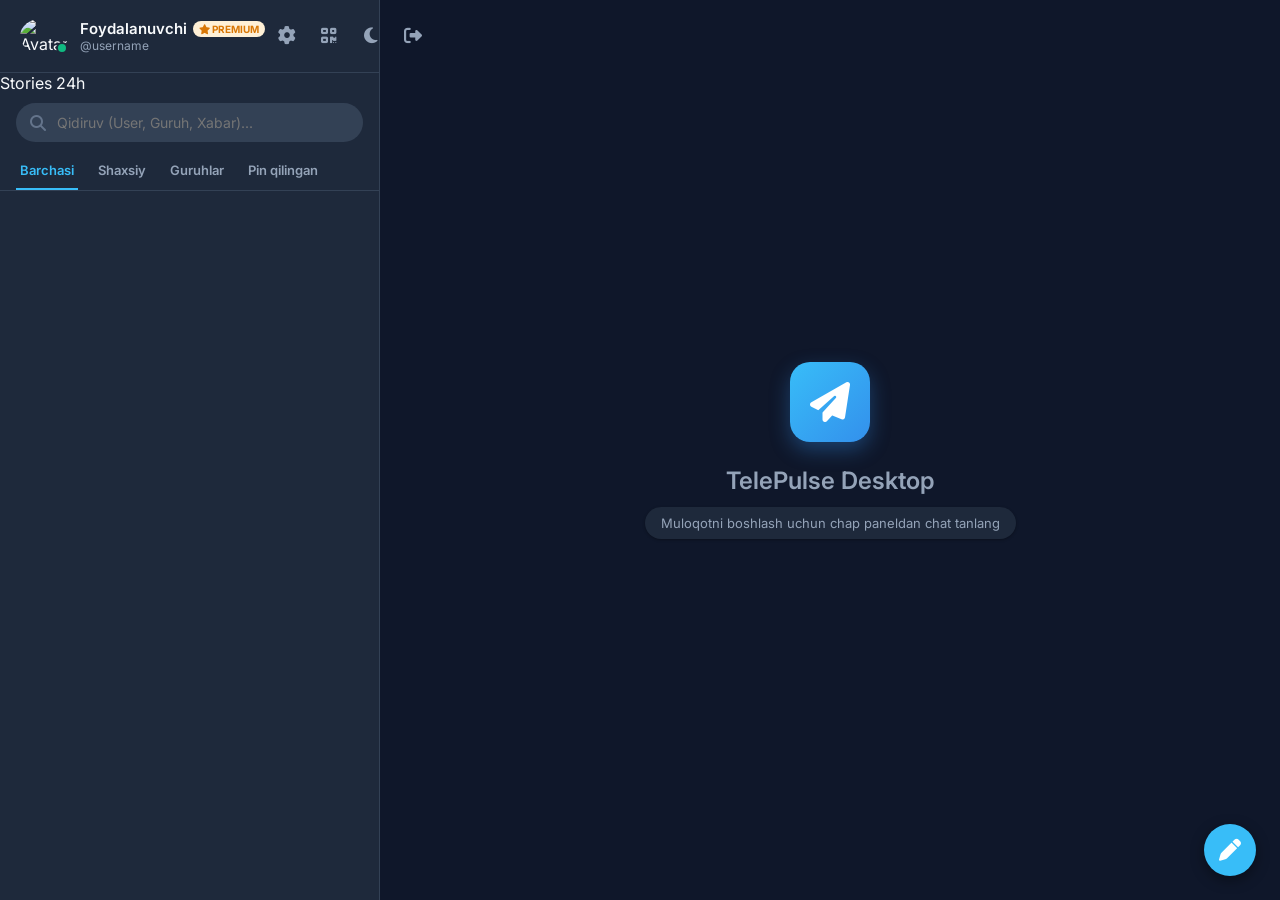
==== commit bf35b829: "kament" ====
--- a/index.html
+++ b/index.html
@@ -7,22 +7,17 @@
   <meta name="mobile-web-app-capable" content="yes">
   <meta name="apple-mobile-web-app-capable" content="yes">
   <meta name="apple-mobile-web-app-status-bar-style" content="black-translucent">
-  <title>TelePulse (Telepluce) Web - Real-time Chat</title>
-  <meta name="description" content="TelePulse (Telepluce) Web - Real-time muloqot, xabarlar, ovozli xabarlar va guruh suhbatlari uchun zamonaviy platforma.">
-  <meta name="keywords" content="telepluce, telepulse, tele pluce, tele pulse, telepulse web, telepluce chat, telegram web, messendjer, real-time chat">
+  <title>TelePulse Web Messenger - Modern Real-time Muloqot</title>
+  <meta name="description" content="TelePulse Web - Real-time muloqot, xabarlar, ovozli xabarlar, stories va guruh suhbatlari uchun zamonaviy platforma.">
+  <meta name="keywords" content="telepulse, telepulse web, messendjer, real-time chat, stories">
   <meta name="author" content="TelePulse">
   <meta name="robots" content="index, follow">
 
   <!-- Open Graph / Social Media -->
   <meta property="og:type" content="website">
-  <meta property="og:title" content="TelePulse (Telepluce) - Real-time Chat Web">
-  <meta property="og:description" content="Zamonaviy Telegram uslubidagi xavfsiz va tezkor chat ilovasi.">
+  <meta property="og:title" content="TelePulse - Real-time Chat Web">
+  <meta property="og:description" content="Zamonaviy va xavfsiz messenger platformasi.">
   <meta property="og:site_name" content="TelePulse">
-
-  <!-- Twitter Card -->
-  <meta name="twitter:card" content="summary">
-  <meta name="twitter:title" content="TelePulse (Telepluce) - Real-time Chat Web">
-  <meta name="twitter:description" content="Zamonaviy Telegram uslubidagi xavfsiz va tezkor chat ilovasi.">
 
   <link rel="stylesheet" href="css/style.css">
   <link rel="stylesheet" href="https://cdnjs.cloudflare.com/ajax/libs/font-awesome/6.4.0/css/all.min.css">
@@ -52,10 +47,13 @@
         </div>
 
         <div class="header-actions">
+          <button class="icon-btn" id="btn-open-settings" title="Sozlamalar (Settings)">
+            <i class="fa-solid fa-gear"></i>
+          </button>
           <button class="icon-btn" id="share-app-btn" title="Ulashish va QR Kod">
             <i class="fa-solid fa-qrcode"></i>
           </button>
-          <button class="icon-btn" id="theme-toggle-btn" title="Mavzuni almashtirish (Mavzu)">
+          <button class="icon-btn" id="theme-toggle-btn" title="Mavzuni almashtirish">
             <i class="fa-solid fa-moon"></i>
           </button>
           <button class="icon-btn" id="logout-btn" title="Tizimdan chiqish">
@@ -64,10 +62,21 @@
         </div>
       </div>
 
+      <!-- STORIES BAR -->
+      <div class="stories-bar-wrapper">
+        <div class="stories-title">Stories <span class="badge-new">24h</span></div>
+        <div class="stories-container" id="stories-container">
+          <!-- Rendered dynamically -->
+        </div>
+      </div>
+
       <!-- SEARCH BOX -->
       <div class="search-box">
         <i class="fa-solid fa-magnifying-glass search-icon"></i>
         <input type="text" id="global-search-input" class="search-input" placeholder="Qidiruv (User, Guruh, Xabar)...">
+        <button id="btn-clear-search" class="btn-clear-search" style="display: none;" title="Tozalash">
+          <i class="fa-solid fa-circle-xmark"></i>
+        </button>
       </div>
 
       <!-- FILTER TABS -->
@@ -80,7 +89,7 @@
 
       <!-- CHAT LIST -->
       <div class="chat-list" id="chat-list-container">
-        <!-- Chats will be rendered here dynamically via JS -->
+        <!-- Chats rendered dynamically -->
       </div>
 
       <!-- FLOATING ACTION BUTTON -->
@@ -100,7 +109,7 @@
         <div class="no-chat-pill">Muloqotni boshlash uchun chap paneldan chat tanlang</div>
       </div>
 
-      <!-- ACTIVE CHAT VIEW (Initially Hidden) -->
+      <!-- ACTIVE CHAT VIEW -->
       <div id="active-chat-container" style="display: none; height: 100%; flex-direction: column; width: 100%;">
         
         <!-- CHAT HEADER -->
@@ -129,9 +138,18 @@
           </div>
         </header>
 
+        <!-- PINNED MESSAGE BANNER -->
+        <div class="chat-pinned-banner" id="chat-pinned-banner" style="display: none;">
+          <i class="fa-solid fa-thumbtack" style="color: var(--accent-color);"></i>
+          <div style="flex:1; overflow:hidden; text-overflow:ellipsis; white-space:nowrap;">
+            <span style="font-weight: 600; color: var(--accent-color);">📌 Pinned Message: </span>
+            <span id="chat-pinned-text">Matn...</span>
+          </div>
+        </div>
+
         <!-- MESSAGES CONTAINER -->
         <div class="messages-container" id="messages-container">
-          <!-- Messages will be rendered here dynamically -->
+          <!-- Messages rendered dynamically -->
         </div>
 
         <!-- SCROLL TO BOTTOM BUTTON -->
@@ -156,7 +174,7 @@
           </button>
         </div>
 
-        <!-- VOICE RECORDER BAR (Active while recording audio) -->
+        <!-- VOICE RECORDER BAR -->
         <div class="voice-recorder-bar" id="voice-recorder-bar" style="display: none;">
           <div class="recording-time">
             <span class="recording-dot"></span>
@@ -179,8 +197,6 @@
 
         <!-- CHAT INPUT AREA -->
         <footer class="chat-input-area" id="chat-input-area">
-          
-          <!-- Attachment Button -->
           <button class="icon-btn" id="btn-attachment" title="Fayl yuborish">
             <i class="fa-solid fa-paperclip"></i>
           </button>
@@ -197,7 +213,7 @@
                 <input type="file" id="file-input-video" accept="video/*" style="display: none;">
               </label>
               <label class="attachment-option">
-                <i class="fa-solid fa-file" style="color: #10b981;"></i> Hujjat yuborish
+                <i class="fa-solid fa-file" style="color: #10b981;"></i> Hujjat (PDF, DOC, ZIP)
                 <input type="file" id="file-input-doc" accept="*" style="display: none;">
               </label>
             </div>
@@ -207,7 +223,7 @@
           <textarea id="message-text-input" class="chat-input" placeholder="Xabar yozing..." rows="1"></textarea>
 
           <!-- Emoji Picker Button -->
-          <button class="icon-btn" id="btn-emoji-picker" title="Emoji">
+          <button class="icon-btn" id="btn-emoji-picker" title="Emoji & Sticker">
             <i class="fa-regular fa-face-smile"></i>
           </button>
 
@@ -217,13 +233,9 @@
               <input type="text" id="emoji-search-input" class="emoji-search-input" placeholder="Emoji qidirish...">
               <div class="emoji-category-tabs" id="emoji-category-tabs">
                 <button class="emoji-tab-btn active" data-category="smileys" title="Tabassumlar">😀</button>
-                <button class="emoji-tab-btn" data-category="gestures" title="Qo'llar & Odamlar">👍</button>
+                <button class="emoji-tab-btn" data-category="gestures" title="Qo'llar">👍</button>
                 <button class="emoji-tab-btn" data-category="hearts" title="Yuraklar">❤️</button>
-                <button class="emoji-tab-btn" data-category="animals" title="Hayvonlar">🐶</button>
-                <button class="emoji-tab-btn" data-category="food" title="Taomlar">🍕</button>
-                <button class="emoji-tab-btn" data-category="activities" title="Sport">⚽</button>
-                <button class="emoji-tab-btn" data-category="travel" title="Sayohat">✈️</button>
-                <button class="emoji-tab-btn" data-category="objects" title="Buyumlar">💡</button>
+                <button class="emoji-tab-btn" data-category="stickers" title="Stickerlar">🎨</button>
               </div>
             </div>
             <div class="emoji-grid-container" id="emoji-grid-container">
@@ -233,17 +245,14 @@
             </div>
           </div>
 
-          <!-- Input Action Buttons (Telegram Style) -->
+          <!-- Input Action Buttons -->
           <div class="input-actions-group">
-            <!-- Round Video ("Krujochek") Button -->
             <button class="icon-btn btn-round-cam" id="btn-round-video" title="Dumaloq video (Krujochek)">
               <i class="fa-solid fa-circle-play"></i>
             </button>
-            <!-- Voice Message Button -->
             <button class="icon-btn btn-mic-action" id="btn-mic" title="Ovozli xabar">
               <i class="fa-solid fa-microphone"></i>
             </button>
-            <!-- Send Message Button -->
             <button class="icon-btn btn-send-action" id="btn-send-message" title="Yuborish" style="display: none;">
               <i class="fa-solid fa-paper-plane"></i>
             </button>
@@ -253,7 +262,7 @@
       </div>
     </main>
 
-    <!-- RIGHT DRAWER (USER / GROUP INFO) -->
+    <!-- RIGHT DRAWER (INFO) -->
     <aside class="drawer" id="info-drawer">
       <div class="drawer-header">
         <div class="drawer-title">Ma'lumotlar</div>
@@ -262,7 +271,7 @@
         </button>
       </div>
       <div class="drawer-content" id="drawer-content-body">
-        <!-- Info populated dynamically -->
+        <!-- Dynamically populated -->
       </div>
     </aside>
 
@@ -276,11 +285,10 @@
       <span class="emoji-item" data-reaction="😂">😂</span>
       <span class="emoji-item" data-reaction="🔥">🔥</span>
       <span class="emoji-item" data-reaction="😮">😮</span>
-      <span class="emoji-item" data-reaction="😢">😢</span>
-      <span class="emoji-item" data-reaction="🎉">🎉</span>
     </div>
     <div class="context-menu-item" id="ctx-reply"><i class="fa-solid fa-reply"></i> Javob berish</div>
     <div class="context-menu-item" id="ctx-copy"><i class="fa-solid fa-copy"></i> Nusxalash</div>
+    <div class="context-menu-item" id="ctx-pin"><i class="fa-solid fa-thumbtack"></i> Pin qilish (Yuqoriga)</div>
     <div class="context-menu-item" id="ctx-forward"><i class="fa-solid fa-share"></i> Yo'naltirish (Forward)</div>
     <div class="context-menu-item" id="ctx-edit" style="display: none;"><i class="fa-solid fa-pen"></i> Tahrirlash</div>
     <div class="context-menu-item danger" id="ctx-delete-for-me"><i class="fa-solid fa-trash"></i> O'zimdan o'chirish</div>
@@ -289,7 +297,177 @@
 
   <!-- MODALS -->
 
-  <!-- 1. NEW CHAT / USER SEARCH MODAL -->
+  <!-- 1. SETTINGS MODAL -->
+  <div class="modal-overlay" id="modal-settings">
+    <div class="modal-card modal-settings-card">
+      <div class="modal-header">
+        <div class="modal-title"><i class="fa-solid fa-gear" style="color:var(--accent-color);"></i> Sozlamalar</div>
+        <button class="icon-btn modal-close" data-modal="modal-settings"><i class="fa-solid fa-xmark"></i></button>
+      </div>
+      <div class="modal-body settings-layout-body">
+        <div class="settings-sidebar-tabs">
+          <div class="settings-tab-item active" data-section="profile"><i class="fa-solid fa-user"></i> Profil</div>
+          <div class="settings-tab-item" data-section="privacy"><i class="fa-solid fa-lock"></i> Maxfiylik</div>
+          <div class="settings-tab-item" data-section="notifications"><i class="fa-solid fa-bell"></i> Bildirishnomalar</div>
+          <div class="settings-tab-item" data-section="appearance"><i class="fa-solid fa-palette"></i> Ko'rinish</div>
+          <div class="settings-tab-item" data-section="security"><i class="fa-solid fa-shield-halved"></i> Xavfsizlik</div>
+          <div class="settings-tab-item" data-section="about"><i class="fa-solid fa-circle-info"></i> Haqida</div>
+        </div>
+        <div class="settings-content-area">
+          <!-- Profile Panel -->
+          <div class="settings-section-panel active" id="settings-sec-profile">
+            <div class="settings-card-box text-center">
+              <img id="setting-profile-avatar" class="user-avatar" style="width:80px;height:80px;margin:0 auto;" src="" alt="">
+              <h3 id="setting-profile-name" style="margin-top:10px;font-weight:700;">Foydalanuvchi</h3>
+              <div id="setting-profile-username" style="color:var(--text-muted);font-size:13px;">@username</div>
+              <div id="setting-profile-email" style="color:var(--text-secondary);font-size:12px;margin-top:2px;">email@telepulse.app</div>
+              <button class="btn-primary" id="btn-edit-profile-trigger" style="margin-top:14px;" onclick="document.getElementById('modal-edit-profile').classList.add('active')">
+                <i class="fa-solid fa-pen"></i> Profilni tahrirlash
+              </button>
+            </div>
+          </div>
+          <!-- Privacy Panel -->
+          <div class="settings-section-panel" id="settings-sec-privacy">
+            <h4>Maxfiylik sozlamalari</h4>
+            <div class="form-group">
+              <label class="form-label">Oxirgi ko'ringan vaqt (Last Seen)</label>
+              <select class="form-input">
+                <option selected>Hamma uchun ochiq</option>
+                <option>Faqat kontaktlar</option>
+                <option>Hech kimga</option>
+              </select>
+            </div>
+            <div class="form-group">
+              <label class="form-label">Profil rasmini ko'rish</label>
+              <select class="form-input">
+                <option selected>Hamma uchun</option>
+                <option>Faqat kontaktlar</option>
+              </select>
+            </div>
+          </div>
+          <!-- Notifications Panel -->
+          <div class="settings-section-panel" id="settings-sec-notifications">
+            <h4>Bildirishnomalar</h4>
+            <div style="display:flex;justify-content:space-between;align-items:center;padding:12px 0;border-bottom:1px solid var(--border-color);">
+              <div>
+                <div style="font-weight:600;">Ovozli bildirishnoma</div>
+                <div style="font-size:12px;color:var(--text-muted);">Yangi xabarlarda ovoz chiqarish</div>
+              </div>
+              <input type="checkbox" id="setting-sound-toggle" checked style="accent-color:var(--accent-color);transform:scale(1.3);">
+            </div>
+          </div>
+          <!-- Appearance Panel -->
+          <div class="settings-section-panel" id="settings-sec-appearance">
+            <h4>Mavzuni tanlash</h4>
+            <div style="display:flex;gap:12px;margin-top:10px;">
+              <div class="theme-option-card active" data-theme="dark">
+                <i class="fa-solid fa-moon"></i> Tungi (Dark)
+              </div>
+              <div class="theme-option-card" data-theme="light">
+                <i class="fa-solid fa-sun"></i> Kungi (Light)
+              </div>
+            </div>
+          </div>
+          <!-- Security Panel -->
+          <div class="settings-section-panel" id="settings-sec-security">
+            <h4>Xavfsizlik & Autentifikatsiya</h4>
+            <div class="settings-card-box">
+              <div style="display:flex;justify-content:space-between;align-items:center;">
+                <div>
+                  <div style="font-weight:600;">2-bosqichli tasdiqlash (2FA)</div>
+                  <div id="2fa-status-text" style="font-size:12px;color:var(--text-muted);">O'chirilgan</div>
+                </div>
+                <button class="btn-primary" id="btn-toggle-2fa" style="width:auto;padding:6px 14px;font-size:13px;" onclick="window.toggle2FADemo()">Yoqish</button>
+              </div>
+            </div>
+          </div>
+          <!-- About Panel -->
+          <div class="settings-section-panel" id="settings-sec-about">
+            <div class="text-center">
+              <div class="auth-logo" style="width:50px;height:50px;font-size:24px;margin:0 auto 10px;">
+                <i class="fa-solid fa-paper-plane"></i>
+              </div>
+              <h3 style="font-weight:700;">TelePulse Web</h3>
+              <div style="font-size:12px;color:var(--text-muted);">Versiya 2.5.0 (Pro Release)</div>
+              <p style="font-size:13px;color:var(--text-secondary);margin-top:10px;">TelePulse — zamonaviy, xavfsiz va tezyurar messenjer loyihasi.</p>
+              <div class="footer-links" style="margin-top:16px;">
+                <a href="#">Biz haqimizda</a> • <a href="#">Maxfiylik</a> • <a href="#">Shartlar</a>
+              </div>
+            </div>
+          </div>
+        </div>
+      </div>
+    </div>
+  </div>
+
+  <!-- 2. CREATE STORY MODAL -->
+  <div class="modal-overlay" id="modal-create-story">
+    <div class="modal-card">
+      <div class="modal-header">
+        <div class="modal-title">Story Joylash (24 soat)</div>
+        <button class="icon-btn modal-close" data-modal="modal-create-story"><i class="fa-solid fa-xmark"></i></button>
+      </div>
+      <div class="modal-body">
+        <div class="avatar-picker">
+          <img id="story-preview-img" style="width: 100%; max-height: 220px; object-fit: cover; border-radius: 12px; display: none; margin-bottom: 10px;" src="" alt="Story Preview">
+          <label for="story-file-input" class="btn-secondary" style="cursor: pointer;"><i class="fa-solid fa-image"></i> Media tanlash (Rasm/Video)</label>
+          <input type="file" id="story-file-input" accept="image/*,video/*" style="display: none;">
+        </div>
+        <div class="form-group" style="margin-top: 14px;">
+          <label class="form-label">Tavsif (Caption)</label>
+          <input type="text" id="story-caption-input" class="form-input" placeholder="Nimadir yozing...">
+        </div>
+      </div>
+      <div class="modal-footer">
+        <button class="btn-secondary modal-close" data-modal="modal-create-story">Bekor qilish</button>
+        <button class="btn-primary" id="btn-submit-story"><i class="fa-solid fa-paper-plane"></i> Storyni joylash</button>
+      </div>
+    </div>
+  </div>
+
+  <!-- 3. STORY VIEWER MODAL -->
+  <div class="modal-overlay story-viewer-modal" id="modal-story-viewer">
+    <div class="story-viewer-card">
+      <div class="story-progress-bar">
+        <div class="story-progress-fill" id="story-progress-bar-fill"></div>
+      </div>
+      <div class="story-header-bar">
+        <div style="display: flex; align-items: center; gap: 10px;">
+          <img id="story-view-avatar" class="user-avatar" style="width: 36px; height: 36px;" src="" alt="">
+          <div>
+            <div id="story-view-name" style="font-weight: 600; font-size: 13px; color: #fff;">User</div>
+            <div id="story-view-time" style="font-size: 11px; color: rgba(255,255,255,0.7);">00:00</div>
+          </div>
+        </div>
+        <button class="icon-btn" id="btn-story-close" style="color: #fff;"><i class="fa-solid fa-xmark"></i></button>
+      </div>
+      <img id="story-view-media" class="story-media-display" src="" alt="Story">
+      <div id="story-view-caption" class="story-caption-bar"></div>
+
+      <button class="story-nav-btn prev" id="btn-story-prev"><i class="fa-solid fa-chevron-left"></i></button>
+      <button class="story-nav-btn next" id="btn-story-next"><i class="fa-solid fa-chevron-right"></i></button>
+    </div>
+  </div>
+
+  <!-- 4. LOGOUT CONFIRM MODAL -->
+  <div class="modal-overlay" id="modal-logout-confirm">
+    <div class="modal-card" style="max-width: 360px;">
+      <div class="modal-header">
+        <div class="modal-title">Tizimdan chiqish</div>
+        <button class="icon-btn modal-close" data-modal="modal-logout-confirm"><i class="fa-solid fa-xmark"></i></button>
+      </div>
+      <div class="modal-body" style="text-align: center; padding: 20px 0;">
+        <i class="fa-solid fa-right-from-bracket" style="font-size: 42px; color: var(--danger-color); margin-bottom: 12px;"></i>
+        <p style="font-size: 14px; color: var(--text-secondary);">Haqiqatan ham TelePulse hisobingizdan chiqmoqchimisiz?</p>
+      </div>
+      <div class="modal-footer">
+        <button class="btn-secondary modal-close" data-modal="modal-logout-confirm">Yo'q, qolish</button>
+        <button class="btn-primary" style="background: var(--danger-color);" onclick="window.executeLogout()">Ha, Chiqish</button>
+      </div>
+    </div>
+  </div>
+
+  <!-- 5. NEW CHAT / USER SEARCH MODAL -->
   <div class="modal-overlay" id="modal-new-chat">
     <div class="modal-card">
       <div class="modal-header">
@@ -304,9 +482,7 @@
             <input type="text" id="search-username-input" class="form-input" style="padding-left: 30px;" placeholder="username kiritib qidiriring...">
           </div>
         </div>
-        <div class="user-select-list" id="search-users-result">
-          <!-- Results -->
-        </div>
+        <div class="user-select-list" id="search-users-result"></div>
       </div>
       <div class="modal-footer">
         <button class="btn-secondary modal-close" data-modal="modal-new-chat">Yopish</button>
@@ -315,7 +491,7 @@
     </div>
   </div>
 
-  <!-- 2. NEW GROUP MODAL -->
+  <!-- 6. NEW GROUP MODAL -->
   <div class="modal-overlay" id="modal-new-group">
     <div class="modal-card">
       <div class="modal-header">
@@ -338,9 +514,7 @@
         </div>
         <div class="form-group">
           <label class="form-label">A'zolarni Tanlang</label>
-          <div class="user-select-list" id="group-members-select-list">
-            <!-- Members list loaded via JS -->
-          </div>
+          <div class="user-select-list" id="group-members-select-list"></div>
         </div>
       </div>
       <div class="modal-footer">
@@ -350,7 +524,7 @@
     </div>
   </div>
 
-  <!-- 3. EDIT PROFILE MODAL -->
+  <!-- 7. EDIT PROFILE MODAL -->
   <div class="modal-overlay" id="modal-edit-profile">
     <div class="modal-card">
       <div class="modal-header">
@@ -379,7 +553,7 @@
     </div>
   </div>
 
-  <!-- 4. FORWARD MESSAGE MODAL -->
+  <!-- 8. FORWARD MESSAGE MODAL -->
   <div class="modal-overlay" id="modal-forward">
     <div class="modal-card">
       <div class="modal-header">
@@ -387,14 +561,12 @@
         <button class="icon-btn modal-close" data-modal="modal-forward"><i class="fa-solid fa-xmark"></i></button>
       </div>
       <div class="modal-body">
-        <div class="user-select-list" id="forward-chats-list">
-          <!-- Chat list loaded via JS -->
-        </div>
-      </div>
-    </div>
-  </div>
-
-  <!-- 5. LIGHTBOX MEDIA VIEWER MODAL (IMAGE & VIDEO) -->
+        <div class="user-select-list" id="forward-chats-list"></div>
+      </div>
+    </div>
+  </div>
+
+  <!-- 9. LIGHTBOX MEDIA VIEWER MODAL -->
   <div class="modal-overlay" id="modal-lightbox">
     <div style="position: relative; max-width: 90vw; max-height: 90vh; display: flex; flex-direction: column; align-items: center;">
       <div style="position: absolute; top: -45px; right: 0; display: flex; gap: 12px;">
@@ -410,7 +582,7 @@
     </div>
   </div>
 
-  <!-- 5.1 TELEGRAM ROUND VIDEO RECORDER ("KRUJOCHEK") -->
+  <!-- 10. TELEGRAM ROUND VIDEO RECORDER -->
   <div class="round-video-modal" id="round-video-modal" style="display: none;">
     <div class="round-video-backdrop"></div>
     <div class="round-video-container">
@@ -440,7 +612,7 @@
     </div>
   </div>
 
-  <!-- 6. SHARE APP & QR CODE MODAL -->
+  <!-- 11. SHARE APP & QR CODE MODAL -->
   <div class="modal-overlay" id="modal-share-app">
     <div class="modal-card">
       <div class="modal-header">
@@ -449,7 +621,7 @@
       </div>
       <div class="modal-body" style="text-align: center;">
         <p style="font-size: 13px; color: var(--text-secondary); margin-bottom: 16px;">
-          Bir xil Wi-Fi (Lokal tarmoq) dagi telefondan yoki boshqa kompyuterlardan kirish uchun quyidagi QR kodni skanerlang:
+          Bir xil Wi-Fi tarmoqdagi telefondan yoki boshqa kompyuterlardan kirish uchun quyidagi QR kodni skanerlang:
         </p>
 
         <div style="background: #ffffff; padding: 16px; border-radius: 16px; display: inline-block; box-shadow: var(--shadow-md); margin-bottom: 16px;">
@@ -459,7 +631,7 @@
         <div class="form-group" style="margin-top: 10px; text-align: left;">
           <label class="form-label">Ssilka (Lokal Tarmoq Manzili):</label>
           <div style="display: flex; gap: 8px;">
-            <input type="text" id="share-url-input" class="form-input" readonly style="font-size: 13px; font-family: monospace;">
+            <input type="text" id="share-url-input" class="form-input" style="font-size: 13px; font-family: monospace;">
             <button class="btn-primary" id="btn-copy-share-url" style="width: auto; padding: 0 16px; white-space: nowrap;">
               <i class="fa-solid fa-copy"></i> Nusxalash
             </button>
@@ -477,10 +649,13 @@
 
   <!-- SCRIPTS -->
   <script type="module" src="js/firebase.js"></script>
+  <script type="module" src="js/store.js"></script>
   <script type="module" src="js/auth.js"></script>
   <script type="module" src="js/profile.js"></script>
   <script type="module" src="js/chat.js"></script>
   <script type="module" src="js/group.js"></script>
+  <script type="module" src="js/story.js"></script>
+  <script type="module" src="js/settings.js"></script>
   <script type="module" src="js/app.js"></script>
 </body>
 </html>
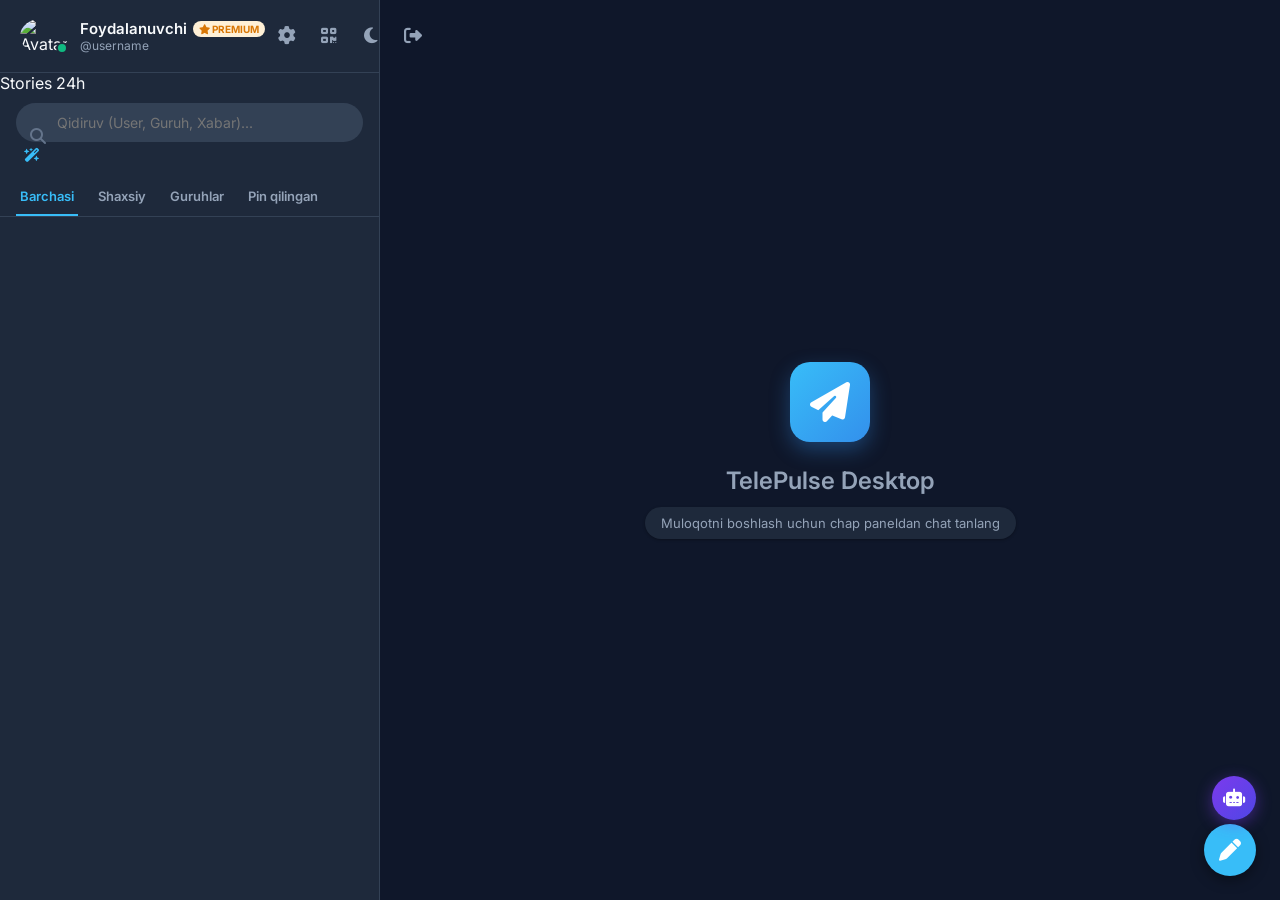
==== commit fb35d013: "ai" ====
--- a/index.html
+++ b/index.html
@@ -74,6 +74,9 @@
       <div class="search-box">
         <i class="fa-solid fa-magnifying-glass search-icon"></i>
         <input type="text" id="global-search-input" class="search-input" placeholder="Qidiruv (User, Guruh, Xabar)...">
+        <button id="btn-ai-search-toggle" class="btn-ai-search-icon" title="AI aqlli qidiruv">
+          <i class="fa-solid fa-wand-magic-sparkles"></i>
+        </button>
         <button id="btn-clear-search" class="btn-clear-search" style="display: none;" title="Tozalash">
           <i class="fa-solid fa-circle-xmark"></i>
         </button>
@@ -95,6 +98,11 @@
       <!-- FLOATING ACTION BUTTON -->
       <button class="fab" id="fab-new-chat" title="Yangi Chat / Guruh">
         <i class="fa-solid fa-pen"></i>
+      </button>
+
+      <!-- AI CHAT BUTTON -->
+      <button class="fab fab-ai" id="fab-ai-chat" title="AI Yordamchi">
+        <i class="fa-solid fa-robot"></i>
       </button>
     </aside>
 
@@ -129,6 +137,9 @@
           </div>
 
           <div class="header-actions">
+            <button class="icon-btn btn-ai-summary-trigger" id="btn-chat-ai-summary" title="AI Chat Xulosasi">
+              <i class="fa-solid fa-brain"></i>
+            </button>
             <button class="icon-btn" id="btn-close-chat" title="Chatni yopish">
               <i class="fa-solid fa-xmark"></i>
             </button>
@@ -193,6 +204,12 @@
         <!-- UPLOAD PROGRESS BAR -->
         <div class="progress-bar-container" id="upload-progress-container">
           <div class="progress-bar-fill" id="upload-progress-fill"></div>
+        </div>
+
+        <!-- SMART REPLY BAR -->
+        <div class="smart-reply-bar" id="smart-reply-bar" style="display:none">
+          <div class="smart-reply-label"><i class="fa-solid fa-robot"></i></div>
+          <div id="smart-reply-container" class="smart-reply-container"></div>
         </div>
 
         <!-- CHAT INPUT AREA -->
@@ -219,6 +236,36 @@
             </div>
           </div>
 
+          <!-- AI Writer Button & Panel -->
+          <div class="ai-writer-wrapper" style="position:relative;">
+            <button class="icon-btn btn-ai-writer" id="btn-ai-writer" title="AI Yozuvchi" style="color:var(--accent-color);">
+              <i class="fa-solid fa-wand-magic-sparkles"></i>
+            </button>
+            <div class="popover-menu ai-writer-panel" id="ai-writer-panel">
+              <div class="ai-writer-header">
+                <i class="fa-solid fa-robot"></i> AI Yozuvchi
+              </div>
+              <div class="ai-writer-custom">
+                <input type="text" id="ai-writer-custom-input" class="form-input" placeholder="Nima yozishni istaysiz?" style="font-size:12px;">
+              </div>
+              <div class="ai-writer-actions">
+                <button class="ai-writer-btn" data-writer-action="write"><i class="fa-solid fa-pen"></i> Yoz</button>
+                <button class="ai-writer-btn" data-writer-action="rewrite"><i class="fa-solid fa-rotate"></i> Qayta yoz</button>
+                <button class="ai-writer-btn" data-writer-action="shorten"><i class="fa-solid fa-compress"></i> Qisqartir</button>
+                <button class="ai-writer-btn" data-writer-action="expand"><i class="fa-solid fa-expand"></i> Kengaytir</button>
+                <button class="ai-writer-btn" data-writer-action="translate"><i class="fa-solid fa-language"></i> Tarjima</button>
+                <button class="ai-writer-btn" data-writer-action="grammar"><i class="fa-solid fa-spell-check"></i> Grammatika</button>
+                <button class="ai-writer-btn" data-writer-action="professional"><i class="fa-solid fa-briefcase"></i> Professional</button>
+              </div>
+              <div class="ai-writer-result" id="ai-writer-result" style="display:none">
+                <div class="ai-writer-result-text"></div>
+                <div class="ai-writer-result-actions">
+                  <button class="btn-primary btn-insert-to-chat" style="font-size:12px;padding:6px 12px;"><i class="fa-solid fa-arrow-turn-down"></i> Chatga qo'shish</button>
+                </div>
+              </div>
+            </div>
+          </div>
+
           <!-- Text Input -->
           <textarea id="message-text-input" class="chat-input" placeholder="Xabar yozing..." rows="1"></textarea>
 
@@ -277,6 +324,44 @@
 
   </div>
 
+  <!-- AI CHAT SIDE PANEL -->
+  <div class="ai-chat-panel" id="ai-chat-panel">
+    <div class="ai-panel-header">
+      <div class="ai-panel-title">
+        <span class="ai-status-dot" id="ai-status-dot"></span>
+        <i class="fa-solid fa-robot"></i> TelePulce AI
+      </div>
+      <div style="display:flex;gap:6px;">
+        <button class="icon-btn" id="ai-chat-clear" title="Tarixni tozalash"><i class="fa-solid fa-rotate-left"></i></button>
+        <button class="icon-btn" id="btn-close-ai-panel" title="Yopish"><i class="fa-solid fa-xmark"></i></button>
+      </div>
+    </div>
+    <div class="ai-messages-container" id="ai-messages-container"></div>
+    <div class="ai-panel-input-area">
+      <textarea id="ai-chat-input" class="ai-chat-input" placeholder="AI bilan gaplashing..." rows="1"></textarea>
+      <button class="icon-btn btn-ai-voice-mic" id="btn-ai-chat-voice" title="Ovoz bilan gapirish">
+        <i class="fa-solid fa-microphone"></i>
+      </button>
+      <button class="ai-send-btn" id="ai-chat-send" disabled><i class="fa-solid fa-paper-plane"></i></button>
+    </div>
+  </div>
+
+  <!-- AI TTS PANEL -->
+  <div class="ai-tts-panel" id="ai-tts-panel" style="display:none">
+    <div class="ai-tts-header">
+      <i class="fa-solid fa-volume-high"></i> Ovoz yaratilmoqda...
+      <button class="icon-btn" id="btn-close-tts" style="margin-left:auto"><i class="fa-solid fa-xmark"></i></button>
+    </div>
+    <div class="ai-tts-controls">
+      <button id="tts-play-btn" class="tts-control-btn" title="Play/Pause"><i class="fa-solid fa-play"></i></button>
+      <button id="tts-stop-btn" class="tts-control-btn" title="To'xtatish"><i class="fa-solid fa-stop"></i></button>
+      <div class="tts-waveform" id="tts-waveform">
+        <span></span><span></span><span></span><span></span><span></span>
+        <span></span><span></span><span></span><span></span><span></span>
+      </div>
+    </div>
+  </div>
+
   <!-- CONTEXT MENU FOR MESSAGES -->
   <div class="context-menu" id="message-context-menu">
     <div class="quick-reactions">
@@ -288,8 +373,11 @@
     </div>
     <div class="context-menu-item" id="ctx-reply"><i class="fa-solid fa-reply"></i> Javob berish</div>
     <div class="context-menu-item" id="ctx-copy"><i class="fa-solid fa-copy"></i> Nusxalash</div>
-    <div class="context-menu-item" id="ctx-pin"><i class="fa-solid fa-thumbtack"></i> Pin qilish (Yuqoriga)</div>
-    <div class="context-menu-item" id="ctx-forward"><i class="fa-solid fa-share"></i> Yo'naltirish (Forward)</div>
+    <div class="context-menu-item" id="ctx-pin"><i class="fa-solid fa-thumbtack"></i> Pin qilish</div>
+    <div class="context-menu-item" id="ctx-forward"><i class="fa-solid fa-share"></i> Yo'naltirish</div>
+    <div class="context-menu-item" id="ctx-tts"><i class="fa-solid fa-volume-high"></i> Ovoz bilan o'qi</div>
+    <div class="context-menu-item" id="ctx-translate"><i class="fa-solid fa-language"></i> AI Tarjima</div>
+    <div class="context-menu-item" id="ctx-summarize"><i class="fa-solid fa-compress"></i> AI Qisqartirish</div>
     <div class="context-menu-item" id="ctx-edit" style="display: none;"><i class="fa-solid fa-pen"></i> Tahrirlash</div>
     <div class="context-menu-item danger" id="ctx-delete-for-me"><i class="fa-solid fa-trash"></i> O'zimdan o'chirish</div>
     <div class="context-menu-item danger" id="ctx-delete-for-everyone" style="display: none;"><i class="fa-solid fa-trash-can"></i> Hamma uchun o'chirish</div>
@@ -310,6 +398,7 @@
           <div class="settings-tab-item" data-section="privacy"><i class="fa-solid fa-lock"></i> Maxfiylik</div>
           <div class="settings-tab-item" data-section="notifications"><i class="fa-solid fa-bell"></i> Bildirishnomalar</div>
           <div class="settings-tab-item" data-section="appearance"><i class="fa-solid fa-palette"></i> Ko'rinish</div>
+          <div class="settings-tab-item" data-section="ai"><i class="fa-solid fa-robot"></i> AI Sozlamalar</div>
           <div class="settings-tab-item" data-section="security"><i class="fa-solid fa-shield-halved"></i> Xavfsizlik</div>
           <div class="settings-tab-item" data-section="about"><i class="fa-solid fa-circle-info"></i> Haqida</div>
         </div>
@@ -368,6 +457,107 @@
               </div>
             </div>
           </div>
+          <!-- AI Settings Panel -->
+          <div class="settings-section-panel" id="settings-sec-ai">
+            <h4 style="margin-bottom:16px;"><i class="fa-solid fa-robot" style="color:var(--accent-color);"></i> AI Funksiyalar</h4>
+            <div class="ai-settings-status" id="ai-settings-status">
+              <div class="ai-status-indicator">
+                <span class="ai-status-dot" id="ai-settings-status-dot"></span>
+                <span id="ai-settings-status-text">AI holati tekshirilmoqda...</span>
+              </div>
+            </div>
+
+            <div class="ai-settings-list">
+              <div class="ai-setting-row">
+                <div class="ai-setting-info">
+                  <div class="ai-setting-name"><i class="fa-solid fa-comments"></i> AI Chat</div>
+                  <div class="ai-setting-desc">AI bilan suhbat</div>
+                </div>
+                <label class="toggle-switch">
+                  <input type="checkbox" id="ai-toggle-chat" checked>
+                  <span class="toggle-slider"></span>
+                </label>
+              </div>
+              <div class="ai-setting-row">
+                <div class="ai-setting-info">
+                  <div class="ai-setting-name"><i class="fa-solid fa-wand-magic-sparkles"></i> AI Writer</div>
+                  <div class="ai-setting-desc">Matn yozishda yordam</div>
+                </div>
+                <label class="toggle-switch">
+                  <input type="checkbox" id="ai-toggle-writer" checked>
+                  <span class="toggle-slider"></span>
+                </label>
+              </div>
+              <div class="ai-setting-row">
+                <div class="ai-setting-info">
+                  <div class="ai-setting-name"><i class="fa-solid fa-volume-high"></i> Text-to-Speech</div>
+                  <div class="ai-setting-desc">Matnni ovozga aylantirish</div>
+                </div>
+                <label class="toggle-switch">
+                  <input type="checkbox" id="ai-toggle-tts" checked>
+                  <span class="toggle-slider"></span>
+                </label>
+              </div>
+              <div class="ai-setting-row">
+                <div class="ai-setting-info">
+                  <div class="ai-setting-name"><i class="fa-solid fa-microphone"></i> Voice Assistant</div>
+                  <div class="ai-setting-desc">Ovoz bilan yozish</div>
+                </div>
+                <label class="toggle-switch">
+                  <input type="checkbox" id="ai-toggle-voice" checked>
+                  <span class="toggle-slider"></span>
+                </label>
+              </div>
+              <div class="ai-setting-row">
+                <div class="ai-setting-info">
+                  <div class="ai-setting-name"><i class="fa-solid fa-image"></i> Rasm Tahlili</div>
+                  <div class="ai-setting-desc">AI orqali rasm tahlili</div>
+                </div>
+                <label class="toggle-switch">
+                  <input type="checkbox" id="ai-toggle-image" checked>
+                  <span class="toggle-slider"></span>
+                </label>
+              </div>
+              <div class="ai-setting-row">
+                <div class="ai-setting-info">
+                  <div class="ai-setting-name"><i class="fa-solid fa-language"></i> Tarjima</div>
+                  <div class="ai-setting-desc">AI tarjima xizmati</div>
+                </div>
+                <label class="toggle-switch">
+                  <input type="checkbox" id="ai-toggle-translation" checked>
+                  <span class="toggle-slider"></span>
+                </label>
+              </div>
+              <div class="ai-setting-row">
+                <div class="ai-setting-info">
+                  <div class="ai-setting-name"><i class="fa-solid fa-reply"></i> Smart Reply</div>
+                  <div class="ai-setting-desc">AI javob takliflari</div>
+                </div>
+                <label class="toggle-switch">
+                  <input type="checkbox" id="ai-toggle-smart-reply" checked>
+                  <span class="toggle-slider"></span>
+                </label>
+              </div>
+              <div class="ai-setting-row">
+                <div class="ai-setting-info">
+                  <div class="ai-setting-name"><i class="fa-solid fa-list"></i> Chat Xulosa</div>
+                  <div class="ai-setting-desc">Uzun chatlarni qisqartirish</div>
+                </div>
+                <label class="toggle-switch">
+                  <input type="checkbox" id="ai-toggle-summary" checked>
+                  <span class="toggle-slider"></span>
+                </label>
+              </div>
+            </div>
+
+            <div style="margin-top:20px;padding:12px;background:var(--bg-hover);border-radius:var(--radius-sm);">
+              <div style="font-size:12px;color:var(--text-muted);line-height:1.6;">
+                <i class="fa-solid fa-shield-halved" style="color:var(--accent-color);"></i>
+                <strong>Xavfsizlik:</strong> API kalitlar server tomonda saqlanadi. Frontend kodida ko'rinmaydi.
+              </div>
+            </div>
+          </div>
+
           <!-- Security Panel -->
           <div class="settings-section-panel" id="settings-sec-security">
             <h4>Xavfsizlik & Autentifikatsiya</h4>
@@ -542,8 +732,27 @@
           <input type="text" id="edit-display-name-input" class="form-input" required>
         </div>
         <div class="form-group">
-          <label class="form-label">Bio</label>
-          <input type="text" id="edit-bio-input" class="form-input">
+          <div style="display:flex;justify-content:space-between;align-items:center;margin-bottom:6px;">
+            <label class="form-label" style="margin-bottom:0;">Bio</label>
+            <button type="button" class="btn-ai-bio-helper" id="btn-ai-bio-helper" style="background:none;border:none;color:var(--accent-color);font-size:12px;font-weight:600;cursor:pointer;display:flex;align-items:center;gap:4px;">
+              <i class="fa-solid fa-wand-magic-sparkles"></i> AI Yordamchi
+            </button>
+          </div>
+          <input type="text" id="edit-bio-input" class="form-input" placeholder="O'zingiz haqingizda qisqacha...">
+          <div id="ai-bio-panel" style="display:none;margin-top:8px;padding:10px;background:var(--bg-hover);border-radius:var(--radius-sm);border:1px solid var(--border-color);">
+            <div style="font-size:11px;color:var(--text-muted);margin-bottom:6px;">Kasbingiz yoki qiziqishingizni yozing, AI bio yozib beradi:</div>
+            <div style="display:flex;gap:6px;margin-bottom:6px;">
+              <input type="text" id="ai-bio-desc-input" class="form-input" placeholder="Masalan: Web dasturchiman, saytlar yarataman" style="font-size:12px;padding:6px 10px;">
+              <button type="button" id="btn-generate-bio" class="btn-primary" style="font-size:12px;padding:6px 12px;white-space:nowrap;">
+                <i class="fa-solid fa-wand-magic-sparkles"></i> Yaratish
+              </button>
+            </div>
+            <div style="display:flex;gap:6px;" id="ai-bio-style-buttons">
+              <button type="button" class="ai-bio-style-btn active" data-style="professional">Professional</button>
+              <button type="button" class="ai-bio-style-btn" data-style="creative">Ijodiy</button>
+              <button type="button" class="ai-bio-style-btn" data-style="short">Qisqa</button>
+            </div>
+          </div>
         </div>
       </div>
       <div class="modal-footer">
@@ -647,10 +856,75 @@
   <!-- TOAST NOTIFICATION CONTAINER -->
   <div id="toast-container" class="toast-container"></div>
 
+  <!-- 11. AI SEARCH MODAL -->
+  <div class="modal-overlay" id="modal-ai-search">
+    <div class="modal-card" style="max-width: 540px;">
+      <div class="modal-header">
+        <div class="modal-title"><i class="fa-solid fa-wand-magic-sparkles" style="color:var(--accent-color);"></i> AI Aqlli Qidiruv</div>
+        <button class="icon-btn modal-close" data-modal="modal-ai-search"><i class="fa-solid fa-xmark"></i></button>
+      </div>
+      <div class="modal-body">
+        <p style="font-size: 13px; color: var(--text-secondary); margin-bottom: 12px;">
+          Tabiiy tilda qidiring (masalan: <em>"Ali menga kecha nima yuborgan?"</em> yoki <em>"uchrashuv haqida"</em>):
+        </p>
+        <div style="display: flex; gap: 8px; margin-bottom: 14px;">
+          <input type="text" id="ai-search-modal-input" class="form-input" placeholder="Savol yoki qidiruv matni..." style="flex: 1;">
+          <button id="btn-run-ai-search" class="btn-primary" style="white-space: nowrap; padding: 0 16px;">
+            <i class="fa-solid fa-magnifying-glass"></i> Qidirish
+          </button>
+        </div>
+        <div id="ai-search-loading" style="display: none; text-align: center; padding: 20px; color: var(--text-muted);">
+          <i class="fa-solid fa-spinner fa-spin fa-2x" style="color: var(--accent-color); margin-bottom: 8px; display: block;"></i>
+          AI xabarlarni tahlil qilmoqda...
+        </div>
+        <div id="ai-search-results-list" class="ai-search-results-list"></div>
+      </div>
+    </div>
+  </div>
+
+  <!-- 12. AI CHAT SUMMARY MODAL -->
+  <div class="modal-overlay" id="modal-ai-summary">
+    <div class="modal-card" style="max-width: 520px;">
+      <div class="modal-header">
+        <div class="modal-title"><i class="fa-solid fa-brain" style="color:var(--accent-color);"></i> AI Chat Xulosasi</div>
+        <button class="icon-btn modal-close" data-modal="modal-ai-summary"><i class="fa-solid fa-xmark"></i></button>
+      </div>
+      <div class="modal-body">
+        <div id="ai-summary-loading" style="display: none; text-align: center; padding: 24px; color: var(--text-muted);">
+          <i class="fa-solid fa-spinner fa-spin fa-2x" style="color: var(--accent-color); margin-bottom: 10px; display: block;"></i>
+          Suhbat tahlil qilinib umumlashtirilmoqda...
+        </div>
+        <div id="ai-summary-content" style="line-height: 1.7; font-size: 13.5px; white-space: pre-wrap;"></div>
+      </div>
+      <div class="modal-footer">
+        <button class="btn-secondary modal-close" data-modal="modal-ai-summary">Yopish</button>
+        <button class="btn-primary" id="btn-copy-ai-summary"><i class="fa-solid fa-copy"></i> Nusxalash</button>
+      </div>
+    </div>
+  </div>
+
+  <!-- 13. AI RESULT MODAL -->
+  <div class="modal-overlay" id="modal-ai-result">
+    <div class="modal-card" style="max-width: 520px;">
+      <div class="modal-header">
+        <div class="modal-title" id="ai-result-modal-title"><i class="fa-solid fa-robot" style="color:var(--accent-color);"></i> AI Natijasi</div>
+        <button class="icon-btn modal-close" data-modal="modal-ai-result"><i class="fa-solid fa-xmark"></i></button>
+      </div>
+      <div class="modal-body">
+        <div id="ai-result-text" style="line-height: 1.7; font-size: 13.5px; white-space: pre-wrap;"></div>
+      </div>
+      <div class="modal-footer">
+        <button class="btn-secondary modal-close" data-modal="modal-ai-result">Yopish</button>
+        <button class="btn-primary" id="btn-copy-ai-result"><i class="fa-solid fa-copy"></i> Nusxalash</button>
+      </div>
+    </div>
+  </div>
+
   <!-- SCRIPTS -->
   <script type="module" src="js/firebase.js"></script>
   <script type="module" src="js/store.js"></script>
   <script type="module" src="js/auth.js"></script>
+  <script type="module" src="js/ai.js"></script>
   <script type="module" src="js/profile.js"></script>
   <script type="module" src="js/chat.js"></script>
   <script type="module" src="js/group.js"></script>
--- a/css/style.css
+++ b/css/style.css
@@ -1730,3 +1730,532 @@
   from { opacity: 0; transform: translateY(-24px); }
   to { opacity: 1; transform: translateY(0); }
 }
+
+/* ==============================================================================
+   AI CONTENT MODERATION UI & ADMIN PANEL STYLES
+   ============================================================================== */
+
+.modal-moderation-card {
+  max-width: 440px;
+  text-align: center;
+  padding: 28px 24px 20px;
+  border-radius: 20px;
+  background: var(--bg-card);
+  box-shadow: 0 20px 48px rgba(0, 0, 0, 0.5), 0 0 0 1px rgba(239, 68, 68, 0.25);
+  animation: moderationPopIn 0.32s cubic-bezier(0.16, 1, 0.3, 1);
+  position: relative;
+  overflow: hidden;
+}
+
+.modal-moderation-card::before {
+  content: '';
+  position: absolute;
+  top: 0;
+  left: 0;
+  right: 0;
+  height: 4px;
+  background: linear-gradient(90deg, #ef4444, #f59e0b, #ef4444);
+}
+
+@keyframes moderationPopIn {
+  from { opacity: 0; transform: scale(0.92) translateY(12px); }
+  to { opacity: 1; transform: scale(1) translateY(0); }
+}
+
+.moderation-header-icon {
+  margin-bottom: 16px;
+  display: flex;
+  justify-content: center;
+}
+
+.moderation-icon-circle {
+  width: 68px;
+  height: 68px;
+  border-radius: 50%;
+  background: rgba(239, 68, 68, 0.12);
+  border: 2px solid rgba(239, 68, 68, 0.3);
+  display: flex;
+  align-items: center;
+  justify-content: center;
+  font-size: 30px;
+  color: #ef4444;
+  box-shadow: 0 0 24px rgba(239, 68, 68, 0.25);
+  animation: shieldPulse 2s infinite ease-in-out;
+}
+
+@keyframes shieldPulse {
+  0%, 100% { transform: scale(1); box-shadow: 0 0 20px rgba(239, 68, 68, 0.25); }
+  50% { transform: scale(1.05); box-shadow: 0 0 32px rgba(239, 68, 68, 0.45); }
+}
+
+.moderation-main-title {
+  font-size: 20px;
+  font-weight: 700;
+  color: var(--text-primary);
+  margin-bottom: 6px;
+}
+
+.moderation-main-desc {
+  font-size: 14px;
+  color: var(--text-secondary);
+  margin-bottom: 16px;
+}
+
+.moderation-info-box {
+  background: var(--bg-hover);
+  border: 1px solid rgba(239, 68, 68, 0.25);
+  border-radius: 14px;
+  padding: 14px;
+  margin-bottom: 16px;
+  text-align: left;
+}
+
+.moderation-badge-row {
+  display: flex;
+  align-items: center;
+  justify-content: space-between;
+  margin-bottom: 8px;
+}
+
+.moderation-flag-badge {
+  font-size: 11px;
+  font-weight: 700;
+  text-transform: uppercase;
+  letter-spacing: 0.5px;
+  background: rgba(239, 68, 68, 0.15);
+  color: #ef4444;
+  padding: 3px 8px;
+  border-radius: 6px;
+  border: 1px solid rgba(239, 68, 68, 0.3);
+}
+
+.moderation-status-badge {
+  font-size: 11px;
+  font-weight: 600;
+  color: #f59e0b;
+  display: flex;
+  align-items: center;
+  gap: 4px;
+}
+
+.moderation-reason-message {
+  font-size: 13px;
+  font-weight: 500;
+  color: var(--text-primary);
+  line-height: 1.5;
+}
+
+.moderation-footnote {
+  font-size: 11px;
+  color: var(--text-muted);
+  line-height: 1.4;
+  margin-bottom: 12px;
+}
+
+.moderation-dismiss-btn {
+  background: #ef4444 !important;
+  color: #fff !important;
+  padding: 10px 28px !important;
+  font-size: 14px !important;
+  border-radius: var(--radius-full) !important;
+  width: auto !important;
+  box-shadow: 0 4px 14px rgba(239, 68, 68, 0.35) !important;
+}
+
+.moderation-dismiss-btn:hover {
+  background: #dc2626 !important;
+  transform: translateY(-1px);
+}
+
+/* ─── Admin Moderation Panel Styles ─── */
+.moderation-admin-panel {
+  display: flex;
+  flex-direction: column;
+  gap: 16px;
+}
+
+.admin-title-row {
+  display: flex;
+  justify-content: space-between;
+  align-items: flex-start;
+  margin-bottom: 14px;
+}
+
+.moderation-stats-grid {
+  display: grid;
+  grid-template-columns: repeat(3, 1fr);
+  gap: 10px;
+  margin-bottom: 16px;
+}
+
+@media (max-width: 640px) {
+  .moderation-stats-grid {
+    grid-template-columns: repeat(2, 1fr);
+  }
+}
+
+.stat-mini-card {
+  background: var(--bg-hover);
+  border: 1px solid var(--border-color);
+  border-radius: 12px;
+  padding: 12px 14px;
+  text-align: center;
+}
+
+.stat-mini-label {
+  font-size: 11px;
+  color: var(--text-muted);
+  font-weight: 500;
+  margin-bottom: 4px;
+}
+
+.stat-mini-val {
+  font-size: 18px;
+  font-weight: 700;
+  color: var(--text-primary);
+}
+
+.moderation-engine-banner {
+  display: flex;
+  align-items: center;
+  gap: 12px;
+  background: rgba(56, 189, 248, 0.08);
+  border: 1px solid rgba(56, 189, 248, 0.25);
+  border-radius: 12px;
+  padding: 12px 16px;
+  margin-bottom: 16px;
+}
+
+.moderation-test-sandbox {
+  background: var(--bg-hover);
+  border: 1px solid var(--border-color);
+  border-radius: 14px;
+  padding: 14px;
+  margin-bottom: 16px;
+}
+
+.moderation-logs-section {
+  display: flex;
+  flex-direction: column;
+}
+
+.moderation-table-wrapper {
+  max-height: 260px;
+  overflow-y: auto;
+  border: 1px solid var(--border-color);
+  border-radius: 12px;
+}
+
+.moderation-table {
+  width: 100%;
+  border-collapse: collapse;
+  font-size: 12px;
+}
+
+.moderation-table th {
+  background: var(--bg-hover);
+  color: var(--text-muted);
+  font-weight: 600;
+  text-align: left;
+  padding: 8px 12px;
+  position: sticky;
+  top: 0;
+  border-bottom: 1px solid var(--border-color);
+  z-index: 2;
+}
+
+.moderation-table td {
+  padding: 8px 12px;
+  border-bottom: 1px solid var(--border-color);
+  color: var(--text-primary);
+}
+
+.moderation-table tr:hover td {
+  background: var(--bg-hover);
+}
+
+.mod-type-badge {
+  display: inline-flex;
+  align-items: center;
+  gap: 4px;
+  font-size: 10px;
+  font-weight: 600;
+  padding: 2px 7px;
+  border-radius: 4px;
+}
+
+.mod-type-badge.text { background: rgba(56, 189, 248, 0.15); color: #38bdf8; }
+.mod-type-badge.image { background: rgba(168, 85, 247, 0.15); color: #a855f7; }
+.mod-type-badge.video { background: rgba(239, 68, 68, 0.15); color: #ef4444; }
+.mod-type-badge.link { background: rgba(245, 158, 11, 0.15); color: #f59e0b; }
+
+/* ═══════════════════════════════════════════════════
+   AI COMPONENTS
+   ═══════════════════════════════════════════════════ */
+.fab-ai {
+  bottom: 80px;
+  background: linear-gradient(135deg, #7c3aed 0%, #4f46e5 100%);
+  box-shadow: 0 4px 16px rgba(124,58,237,0.45);
+  width: 44px; height: 44px; font-size: 18px;
+}
+.fab-ai:hover { background: linear-gradient(135deg,#6d28d9 0%,#4338ca 100%); transform: scale(1.1); }
+
+.ai-chat-panel {
+  position: fixed; top: 0; right: -420px; width: 380px; max-width: 100vw;
+  height: 100vh; background: var(--bg-sidebar);
+  border-left: 1px solid var(--border-color);
+  display: flex; flex-direction: column; z-index: 300;
+  transition: right 0.3s cubic-bezier(0.4,0,0.2,1);
+  box-shadow: -4px 0 24px rgba(0,0,0,0.15);
+}
+.ai-chat-panel.open { right: 0; }
+
+.ai-panel-header {
+  display: flex; align-items: center; justify-content: space-between;
+  padding: 14px 16px; border-bottom: 1px solid var(--border-color);
+  background: var(--bg-chat-header); flex-shrink: 0;
+}
+.ai-panel-title { display: flex; align-items: center; gap: 8px; font-size: 15px; font-weight: 700; }
+
+.ai-status-dot {
+  width: 8px; height: 8px; border-radius: 50%; background: #94a3b8;
+  display: inline-block; flex-shrink: 0;
+}
+.ai-status-dot.online { background: var(--online-color); animation: pulseDot 2s infinite; }
+.ai-status-dot.error { background: var(--danger-color); }
+@keyframes pulseDot { 0%,100% { opacity:1; transform:scale(1); } 50% { opacity:0.7; transform:scale(1.2); } }
+
+.ai-messages-container {
+  flex: 1; overflow-y: auto; padding: 16px;
+  display: flex; flex-direction: column; gap: 12px; scroll-behavior: smooth;
+}
+
+.ai-chat-welcome { text-align: center; padding: 40px 20px; color: var(--text-secondary); }
+.ai-chat-welcome-icon { font-size: 52px; margin-bottom: 16px; animation: float 3s ease-in-out infinite; }
+@keyframes float { 0%,100% { transform:translateY(0); } 50% { transform:translateY(-8px); } }
+.ai-chat-welcome h3 { font-size: 18px; font-weight: 700; color: var(--text-primary); margin-bottom: 8px; }
+.ai-chat-welcome p { font-size: 13px; margin-bottom: 20px; }
+.ai-suggestions { display: flex; flex-wrap: wrap; gap: 8px; justify-content: center; }
+.ai-suggestion-btn {
+  padding: 6px 12px; background: var(--accent-light); color: var(--accent-color);
+  border: 1px solid var(--accent-color); border-radius: var(--radius-full);
+  font-size: 12px; cursor: pointer; transition: var(--transition);
+}
+.ai-suggestion-btn:hover { background: var(--accent-color); color: #fff; }
+
+.ai-msg { display: flex; gap: 8px; animation: msgFadeIn 0.25s ease-out; }
+@keyframes msgFadeIn { from { opacity:0; transform:translateY(8px); } to { opacity:1; transform:translateY(0); } }
+.ai-msg-user { flex-direction: row-reverse; }
+.ai-msg-avatar { font-size: 22px; flex-shrink: 0; align-self: flex-end; }
+.ai-msg-content { max-width: 85%; display: flex; flex-direction: column; gap: 4px; }
+.ai-msg-user .ai-msg-content { align-items: flex-end; }
+.ai-msg-bubble {
+  padding: 10px 14px; border-radius: 16px; font-size: 14px;
+  line-height: 1.6; word-break: break-word;
+}
+.ai-msg-user .ai-msg-bubble { background: var(--accent-color); color: #fff; border-bottom-right-radius: 4px; }
+.ai-msg-ai .ai-msg-bubble { background: var(--bg-hover); color: var(--text-primary); border-bottom-left-radius: 4px; }
+.ai-msg-error .ai-msg-bubble { background: rgba(239,68,68,0.1); color: var(--danger-color); }
+.ai-msg-time { font-size: 11px; color: var(--text-muted); padding: 0 4px; }
+.ai-msg-actions { display: flex; align-items: center; gap: 6px; }
+.ai-msg-actions button {
+  background: none; border: none; color: var(--text-muted); cursor: pointer;
+  font-size: 12px; padding: 2px 6px; border-radius: 4px; transition: var(--transition);
+}
+.ai-msg-actions button:hover { color: var(--accent-color); background: var(--bg-hover); }
+
+.ai-typing-dots { display: inline-flex; gap: 4px; align-items: center; margin-right: 8px; }
+.ai-typing-dots span { width: 6px; height: 6px; border-radius: 50%; background: var(--text-muted); animation: bounce 1.2s infinite; }
+.ai-typing-dots span:nth-child(2) { animation-delay: 0.2s; }
+.ai-typing-dots span:nth-child(3) { animation-delay: 0.4s; }
+@keyframes bounce { 0%,60%,100% { transform:translateY(0); } 30% { transform:translateY(-6px); } }
+.ai-cursor { display: inline-block; animation: blink 0.8s step-end infinite; color: var(--accent-color); }
+@keyframes blink { 0%,100% { opacity:1; } 50% { opacity:0; } }
+
+.ai-code-block {
+  background: #0f172a; color: #38bdf8; padding: 10px 14px; border-radius: 8px;
+  font-family: 'Courier New',monospace; font-size: 12px;
+  overflow-x: auto; margin: 8px 0; line-height: 1.5;
+}
+
+.ai-panel-input-area {
+  display: flex; gap: 8px; padding: 12px; border-top: 1px solid var(--border-color);
+  background: var(--bg-input); flex-shrink: 0; align-items: flex-end;
+}
+.ai-chat-input {
+  flex: 1; background: var(--bg-hover); border: 1px solid var(--border-color);
+  border-radius: var(--radius-md); padding: 10px 14px;
+  color: var(--text-primary); font-size: 14px; resize: none; outline: none;
+  max-height: 120px; transition: var(--transition); font-family: var(--font-family);
+}
+.ai-chat-input:focus { border-color: var(--accent-color); box-shadow: 0 0 0 2px var(--accent-light); }
+.ai-send-btn {
+  width: 38px; height: 38px; border-radius: 50%; background: var(--accent-color);
+  color: #fff; border: none; cursor: pointer;
+  display: flex; align-items: center; justify-content: center;
+  font-size: 14px; flex-shrink: 0; transition: var(--transition);
+}
+.ai-send-btn:disabled { opacity: 0.5; cursor: not-allowed; }
+.ai-send-btn:not(:disabled):hover { background: var(--accent-hover); transform: scale(1.05); }
+
+.ai-writer-panel {
+  bottom: 48px; left: 0; width: 280px; max-height: 420px; overflow-y: auto;
+}
+.ai-writer-header {
+  font-size: 13px; font-weight: 700; color: var(--text-primary);
+  padding: 10px 12px; border-bottom: 1px solid var(--border-color);
+  display: flex; align-items: center; gap: 6px;
+}
+.ai-writer-custom { padding: 10px 12px; border-bottom: 1px solid var(--border-color); }
+.ai-writer-actions { display: flex; flex-direction: column; }
+.ai-writer-btn {
+  display: flex; align-items: center; gap: 8px; padding: 9px 14px;
+  background: none; border: none; color: var(--text-primary);
+  font-size: 13px; cursor: pointer; text-align: left; transition: var(--transition);
+  border-bottom: 1px solid var(--border-color);
+}
+.ai-writer-btn:last-child { border-bottom: none; }
+.ai-writer-btn:hover { background: var(--bg-hover); color: var(--accent-color); }
+.ai-writer-btn i { color: var(--accent-color); width: 16px; text-align: center; }
+.ai-writer-result { padding: 12px; border-top: 1px solid var(--border-color); background: var(--bg-hover); }
+.ai-writer-result-text {
+  font-size: 13px; color: var(--text-primary); line-height: 1.6;
+  margin-bottom: 10px; white-space: pre-wrap; max-height: 120px; overflow-y: auto;
+}
+.ai-writer-result-actions { display: flex; justify-content: flex-end; }
+
+.smart-reply-bar {
+  display: flex; align-items: center; gap: 8px;
+  padding: 8px 16px; border-top: 1px solid var(--border-color);
+  background: var(--bg-chat-area); overflow-x: auto; scrollbar-width: none; flex-shrink: 0;
+}
+.smart-reply-bar::-webkit-scrollbar { display: none; }
+.smart-reply-label { color: var(--accent-color); font-size: 14px; flex-shrink: 0; }
+.smart-reply-container { display: flex; gap: 6px; align-items: center; }
+.smart-reply-btn {
+  padding: 5px 12px; background: var(--bg-card); border: 1px solid var(--border-color);
+  border-radius: var(--radius-full); color: var(--text-primary);
+  font-size: 12px; cursor: pointer; white-space: nowrap; transition: var(--transition);
+}
+.smart-reply-btn:hover { background: var(--accent-color); color: #fff; border-color: var(--accent-color); }
+.smart-reply-loading { color: var(--text-muted); font-size: 12px; display: flex; align-items: center; gap: 4px; }
+
+.ai-tts-panel {
+  position: fixed; bottom: 80px; left: 50%; transform: translateX(-50%);
+  background: var(--bg-card); border: 1px solid var(--border-color);
+  border-radius: var(--radius-lg); padding: 14px 18px;
+  box-shadow: var(--shadow-lg); z-index: 200; min-width: 280px;
+  animation: slideUpAI 0.25s ease-out;
+}
+@keyframes slideUpAI { from { transform:translateX(-50%) translateY(20px); opacity:0; } to { transform:translateX(-50%) translateY(0); opacity:1; } }
+.ai-tts-header { display: flex; align-items: center; gap: 8px; font-size: 13px; font-weight: 600; margin-bottom: 12px; }
+.ai-tts-controls { display: flex; align-items: center; gap: 12px; }
+.tts-control-btn {
+  width: 36px; height: 36px; border-radius: 50%; border: none;
+  background: var(--accent-color); color: #fff; cursor: pointer;
+  display: flex; align-items: center; justify-content: center; transition: var(--transition); flex-shrink: 0;
+}
+.tts-control-btn:hover { background: var(--accent-hover); transform: scale(1.05); }
+.tts-waveform { display: flex; gap: 3px; align-items: center; height: 30px; flex: 1; }
+.tts-waveform span {
+  flex: 1; background: var(--accent-color); border-radius: 2px;
+  animation: wavePulse 1.2s ease-in-out infinite; min-height: 4px;
+}
+.tts-waveform span:nth-child(1) { animation-delay:0s; height:40%; }
+.tts-waveform span:nth-child(2) { animation-delay:0.1s; height:70%; }
+.tts-waveform span:nth-child(3) { animation-delay:0.2s; height:90%; }
+.tts-waveform span:nth-child(4) { animation-delay:0.3s; height:60%; }
+.tts-waveform span:nth-child(5) { animation-delay:0.4s; height:80%; }
+.tts-waveform span:nth-child(6) { animation-delay:0.5s; height:50%; }
+.tts-waveform span:nth-child(7) { animation-delay:0.6s; height:85%; }
+.tts-waveform span:nth-child(8) { animation-delay:0.7s; height:65%; }
+.tts-waveform span:nth-child(9) { animation-delay:0.8s; height:75%; }
+.tts-waveform span:nth-child(10) { animation-delay:0.9s; height:45%; }
+@keyframes wavePulse { 0%,100% { transform:scaleY(0.5); opacity:0.5; } 50% { transform:scaleY(1); opacity:1; } }
+.tts-waveform.idle span { animation: none; height: 4px; }
+
+.btn-ai-analyze {
+  display: flex; align-items: center; gap: 6px; padding: 5px 10px;
+  background: rgba(124,58,237,0.85); color: #fff; border: none;
+  border-radius: var(--radius-sm); font-size: 12px; cursor: pointer;
+  margin-top: 6px; transition: var(--transition); backdrop-filter: blur(4px);
+}
+.btn-ai-analyze:hover { background: rgba(124,58,237,1); }
+.btn-ai-analyze:disabled { opacity: 0.7; cursor: not-allowed; }
+
+.ai-settings-status { padding: 10px 14px; background: var(--bg-hover); border-radius: var(--radius-sm); margin-bottom: 16px; }
+.ai-status-indicator { display: flex; align-items: center; gap: 8px; font-size: 13px; }
+.ai-settings-list { display: flex; flex-direction: column; }
+.ai-setting-row {
+  display: flex; align-items: center; justify-content: space-between;
+  padding: 12px 0; border-bottom: 1px solid var(--border-color);
+}
+.ai-setting-row:last-child { border-bottom: none; }
+.ai-setting-name { font-size: 14px; font-weight: 600; display: flex; align-items: center; gap: 8px; }
+.ai-setting-name i { color: var(--accent-color); width: 16px; text-align: center; }
+.ai-setting-desc { font-size: 12px; color: var(--text-muted); margin-top: 2px; }
+
+.toggle-switch { position: relative; display: inline-block; width: 44px; height: 24px; cursor: pointer; flex-shrink: 0; }
+.toggle-switch input { opacity: 0; width: 0; height: 0; }
+.toggle-slider { position: absolute; top:0; left:0; right:0; bottom:0; background: var(--border-color); border-radius: var(--radius-full); transition: var(--transition); }
+.toggle-slider::before { content:''; position:absolute; width:18px; height:18px; background:#fff; border-radius:50%; left:3px; top:3px; transition:var(--transition); box-shadow:0 1px 4px rgba(0,0,0,0.2); }
+.toggle-switch input:checked + .toggle-slider { background: var(--accent-color); }
+.toggle-switch input:checked + .toggle-slider::before { transform: translateX(20px); }
+
+.context-menu-divider { height: 1px; background: var(--border-color); margin: 4px 0; }
+
+.btn-ai-search-icon {
+  background: none; border: none; color: var(--accent-color);
+  font-size: 14px; cursor: pointer; padding: 6px 8px; border-radius: 50%;
+  transition: var(--transition); display: flex; align-items: center; justify-content: center;
+}
+.btn-ai-search-icon:hover { background: var(--bg-hover); transform: scale(1.1); }
+
+.btn-ai-voice-mic {
+  width: 38px; height: 38px; border-radius: 50%; border: none;
+  background: var(--bg-hover); color: var(--accent-color);
+  display: flex; align-items: center; justify-content: center;
+  cursor: pointer; transition: var(--transition); flex-shrink: 0;
+}
+.btn-ai-voice-mic:hover { background: var(--accent-color); color: #fff; }
+.btn-ai-voice-mic.recording {
+  background: var(--danger-color); color: #fff;
+  animation: micPulse 1.2s infinite;
+}
+@keyframes micPulse {
+  0% { box-shadow: 0 0 0 0 rgba(239, 68, 68, 0.7); }
+  70% { box-shadow: 0 0 0 10px rgba(239, 68, 68, 0); }
+  100% { box-shadow: 0 0 0 0 rgba(239, 68, 68, 0); }
+}
+
+.ai-bio-style-btn {
+  font-size: 11px; padding: 4px 10px; border-radius: 12px;
+  border: 1px solid var(--border-color); background: var(--bg-card);
+  color: var(--text-primary); cursor: pointer; transition: var(--transition);
+}
+.ai-bio-style-btn.active, .ai-bio-style-btn:hover {
+  background: var(--accent-color); color: #fff; border-color: var(--accent-color);
+}
+
+.ai-search-results-list {
+  max-height: 320px; overflow-y: auto; display: flex; flex-direction: column; gap: 8px;
+}
+.ai-search-item {
+  padding: 10px 12px; border-radius: var(--radius-sm); background: var(--bg-hover);
+  border: 1px solid var(--border-color); transition: var(--transition); cursor: pointer;
+}
+.ai-search-item:hover {
+  border-color: var(--accent-color); background: var(--bg-active);
+}
+.ai-search-item-header {
+  display: flex; justify-content: space-between; font-size: 12px; margin-bottom: 4px;
+}
+.ai-search-item-sender { font-weight: 600; color: var(--accent-color); }
+.ai-search-item-date { color: var(--text-muted); font-size: 11px; }
+.ai-search-item-text { font-size: 13px; color: var(--text-primary); line-height: 1.5; }
+.ai-search-item-chat { font-size: 11px; color: var(--text-muted); margin-top: 4px; }
+
+@media (max-width: 768px) {
+  .ai-chat-panel { width: 100vw; right: -100vw; }
+  .ai-tts-panel { bottom: 100px; left: 12px; right: 12px; transform: none; min-width: unset; }
+}
